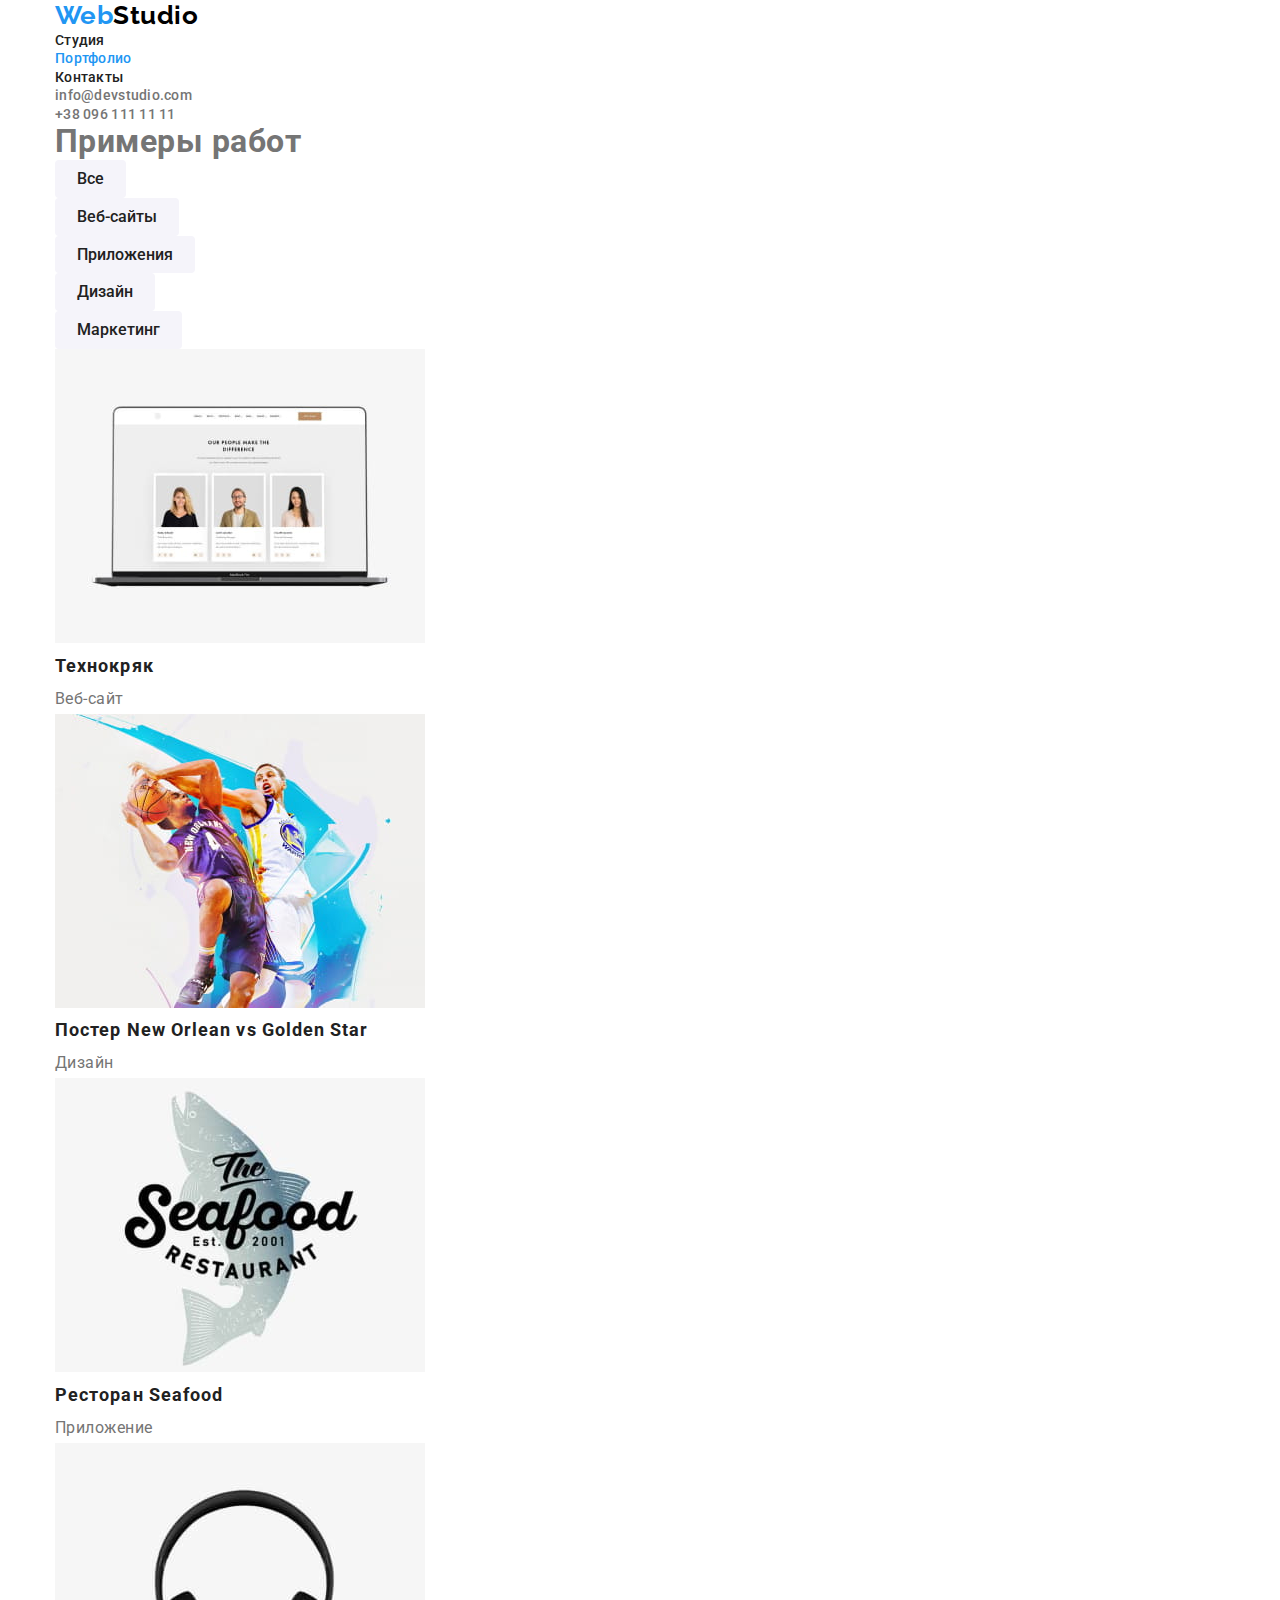
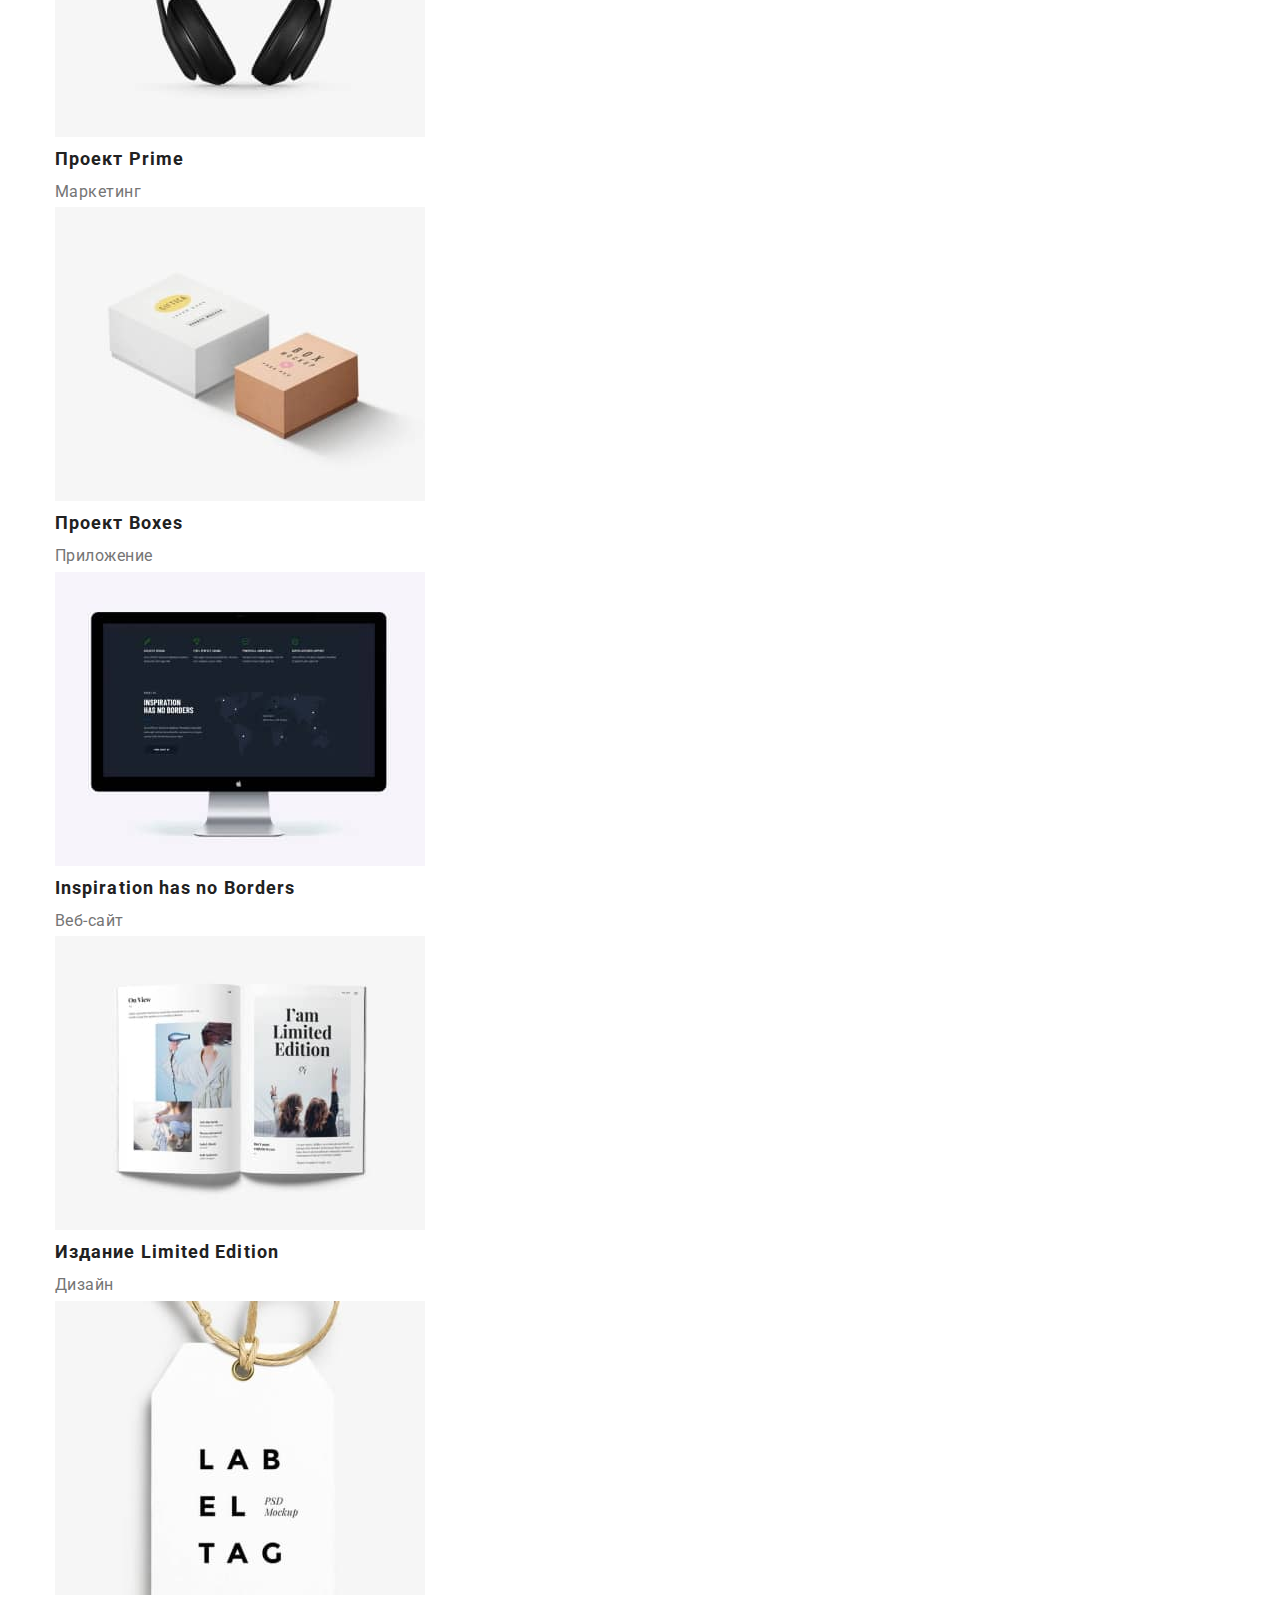
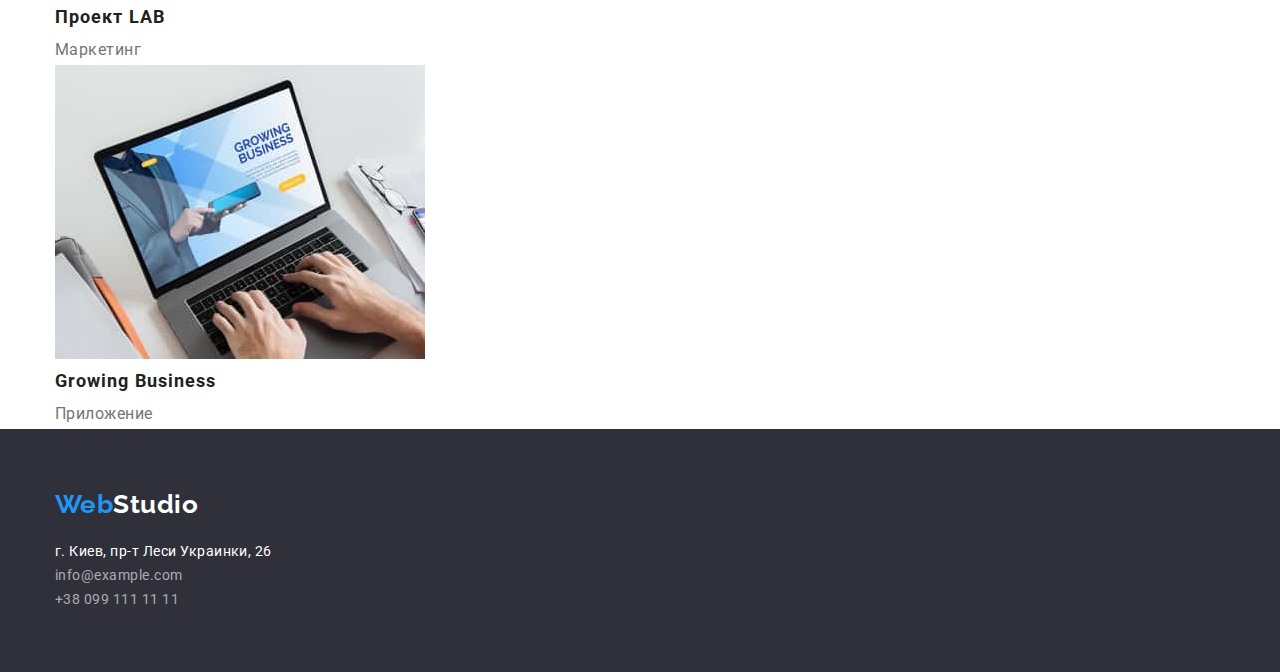
==== portfolio.html @ b2393ef8 "first-version" ====
<!DOCTYPE html>
<html lang="ru">
  <head>
    <meta charset="UTF-8" />
    <meta http-equiv="X-UA-Compatible" content="IE=edge" />
    <meta name="viewport" content="width=device-width, initial-scale=1.0" />
    <title>Портфолио</title>
    <link
      href="https://fonts.googleapis.com/css2?family=Raleway:wght@700&family=Roboto:wght@400;500;700;900&display=swap"
      rel="stylesheet"
    />
    <link
      rel="stylesheet"
      href="https://cdnjs.cloudflare.com/ajax/libs/modern-normalize/1.1.0/modern-normalize.min.css"
    />

    <link rel="stylesheet" href="./css/styles.css" />
  </head>
  <body>
    <!-- Шапка сайта -->
    <header>
      <div class="container">
        <nav>
          <a href="./index.html" class="header-logo link"><span class="accent">Web</span>Studio</a>

          <ul class="site-nav list">
            <li><a href="./index.html" class="site-nav-link">Студия</a></li>
            <li><a href="./portfolio.html" class="current site-nav-link">Портфолио</a></li>
            <li><a href="" class="site-nav-link">Контакты</a></li>
          </ul>
        </nav>

        <ul class="contact list">
          <li>
            <a href="mailto:info@devstudio.com" class="contact-link">info@devstudio.com</a>
          </li>
          <li><a href="tel:+380961111111" class="contact-link">+38 096 111 11 11</a></li>
        </ul>
      </div>
    </header>
    <!-- Примеры работ -->
    <main>
      <section>
        <div class="container">
          <h1>Примеры работ</h1>
          <ul class="filters list">
            <li><button type="button" class="filters-button">Все</button></li>
            <li><button type="button" class="filters-button">Веб-сайты</button></li>
            <li><button type="button" class="filters-button">Приложения</button></li>
            <li><button type="button" class="filters-button">Дизайн</button></li>
            <li><button type="button" class="filters-button">Маркетинг</button></li>
          </ul>

          <ul class="project list">
            <li>
              <a class="project-link" href=""
                ><img
                  src="./images/pic1.jpg"
                  alt="проект на экране ноутбука"
                  width="370"
                  height="294"
                />
                <h2 class="project-title">Технокряк</h2>
                <p class="project-text">Веб-сайт</p></a
              >
            </li>

            <li>
              <a class="project-link" href=""
                ><img
                  src="./images/pic2.jpg"
                  alt="два парня играют в баскетбол"
                  width="370"
                  height="294"
                />
                <h2 class="project-title">Постер New Orlean vs Golden Star</h2>
                <p class="project-text">Дизайн</p></a
              >
            </li>

            <li>
              <a class="project-link" href=""
                ><img
                  src="./images/pic3.jpg"
                  alt="рыба на эмблемене ресторана"
                  width="370"
                  height="294"
                />
                <h2 class="project-title">Ресторан Seafood</h2>
                <p class="project-text">Приложение</p></a
              >
            </li>

            <li>
              <a class="project-link" href=""
                ><img
                  src="./images/pic4.jpg"
                  alt="черные наушники на белом фоне"
                  width="370"
                  height="294"
                />
                <h2 class="project-title">Проект Prime</h2>
                <p class="project-text">Маркетинг</p></a
              >
            </li>

            <li>
              <a class="project-link" href=""
                ><img src="./images/pic5.jpg" alt="две коробки" width="370" height="294" />
                <h2 class="project-title">Проект Boxes</h2>
                <p class="project-text">Приложение</p></a
              >
            </li>

            <li>
              <a class="project-link" href=""
                ><img src="./images/pic6.jpg" alt="монитор с проектом" width="370" height="294" />
                <h2 class="project-title">Inspiration has no Borders</h2>
                <p class="project-text">Веб-сайт</p></a
              >
            </li>

            <li>
              <a class="project-link" href=""
                ><img src="./images/pic7.jpg" alt="книга" width="370" height="294" />
                <h2 class="project-title">Издание Limited Edition</h2>
                <p class="project-text">Дизайн</p></a
              >
            </li>

            <li>
              <a class="project-link" href=""
                ><img
                  src="./images/pic8.jpg"
                  alt="белый шильдик на верёвочке"
                  width="370"
                  height="294"
                />
                <h2 class="project-title">Проект LAB</h2>
                <p class="project-text">Маркетинг</p></a
              >
            </li>

            <li>
              <a class="project-link" href=""
                ><img
                  src="./images/pic9.jpg"
                  alt="человек печатающий за ноутбутом"
                  width="370"
                  height="294"
                />
                <h2 class="project-title">Growing Business</h2>
                <p class="project-text">Приложение</p></a
              >
            </li>
          </ul>
        </div>
      </section>
    </main>

    <!-- Футер -->
    <footer class="page-footer">
      <div class="container">
        <a class="footer-logo" href="/"><span class="accent">Web</span>Studio</a>
        <address>
          <ul class="footer list">
            <li>
              <a
                class="footer-address"
                href="https://goo.gl/maps/6Ztoc1X5po4UeEXY9"
                target="_blank"
                rel="noreferrer noopener"
                >г. Киев, пр-т Леси Украинки, 26</a
              >
            </li>
            <li><a href="mailto:info@example.com" class="footer-link">info@example.com</a></li>
            <li><a href="tel:+380991111111" class="footer-link">+38 099 111 11 11</a></li>
          </ul>
        </address>
      </div>
    </footer>
  </body>
</html>
---- css/styles.css ----
/* Колір основного тексту #212121, 100% */
/* другорядний колір тексту #757575, 100% */
/* Білий колір #FFFFFF */
/* Акцент #2196F3; */

/* Кольори адреси в футері #FFFFFF;
rgba(255, 255, 255, 0.6);*/

/* другорядний колір фону background: #F5F4FA;
 */
/* Загальні стилі */
:root {
  --primary-text-color: #757575;
  --title-text-color: #212121;
  --accent: #2196f3;
  --primary-bg-color: #ffffff;
  --secondary-bg-color: #f5f4fa;
}

/* Фон та колір основного тексту */
body {
  color: var(--primary-text-color);
  font-family: Roboto, sans-serif;
  letter-spacing: 0.03em;
}

/* Прибираємо кільця в списку */
.list {
  list-style: none;
  padding: 0;
  margin: 0;
}

h1,
h2,
h3,
h4,
h5,
h6,
p {
  margin-top: 0;
  margin-bottom: 0;
}

/* Logo */
.header-logo {
  color: #000000;
  text-decoration: none;
  font-family: Raleway, sans-serif;
  font-weight: 700;
  font-size: 26px;
  line-height: 1.19;
}

.header-logo:hover,
.header-logo:focus {
  color: var(--accent);
}

.accent {
  color: var(--accent);
}

/* Навігація в шапці */
.site-nav-link {
  color: var(--title-text-color);
  text-decoration: none;
  font-weight: 500;
  font-size: 14px;
  line-height: 1.14;
  letter-spacing: 0.02em;
}
.site-nav-link:hover,
.site-nav-link:focus {
  color: var(--accent);
}

/* Підсвічування поточної сторінки */
.current {
  color: var(--accent);
}

.contact-link {
  color: var(--primary-text-color);
  text-decoration: none;
  font-weight: 500;
  font-size: 14px;
  line-height: 1.14;
  letter-spacing: 0.02em;
}

.contact-link:hover,
.contact-link:focus {
  color: var(--accent);
}

/* Стилі для index.html */
/* Hero */
.hero-title {
  color: var(--primary-bg-color);
  font-weight: 900;
  font-size: 44px;
  line-height: 1.36;
  letter-spacing: 0.06em;
  text-transform: uppercase;

  margin-bottom: 30px;
}

.hero-button {
  color: var(--primary-bg-color);
  background-color: var(--accent);
  cursor: pointer;
  border: transparent;
  border-radius: 4px;
  font-weight: 700;
  font-size: 16px;
  line-height: 1.87;
  letter-spacing: 0.06em;

  padding: 10px 32px;
}

.hero-button:hover {
  background-color: #188ce8;
  box-shadow: 0px 4px 4px rgba(0, 0, 0, 0.15);
}

/* центрируем через родительский элемент 
секциию hero(все элементы внутри приймут text-align:center)  */
.hero {
  text-align: center;
}
/* Features */
.features {
  padding-top: 94px;
  padding-bottom: 94px;
}

.features-title {
  color: var(--title-text-color);
  font-weight: 700;
  font-size: 14px;
  line-height: 1.14;
  text-transform: uppercase;

  margin-bottom: 10px;
}

.features-text {
  font-size: 14px;
  line-height: 1.71;
}

/* Приклади та команда мають однакові параметри, 
section-title - універсальний клас для h2 */
.section-title {
  color: var(--title-text-color);
  font-weight: 700;
  font-size: 36px;
  line-height: 1.17;
  text-align: center;

  margin-bottom: 50px;
}

.example {
  padding-bottom: 94px;
}

.team {
  padding-top: 94px;
  padding-bottom: 94px;
}

.team-title {
  color: var(--title-text-color);
  font-weight: 500;
  font-size: 16px;
  line-height: 1.19;
}

.team-text {
  font-size: 16px;
  line-height: 1.19;
}

/* Футер */
.footer-logo {
  color: var(--primary-bg-color);
  font-family: Raleway;
  font-weight: 700;
  font-size: 26px;
  line-height: 1.19;
  text-decoration: none;
}

.footer-logo:hover,
.footer-logo:focus {
  color: var(--accent);
}

.footer-item:not(:last-child) {
  margin-bottom: 9px;
}
/* Стилі для Portfolio.html */
/* Button */

.filters-button {
  color: var(--title-text-color);
  background-color: var(--secondary-bg-color);
  cursor: pointer;
  border: transparent;
  border-radius: 4px;
  font-weight: 500;
  font-size: 16px;
  line-height: 1.62;

  padding: 6px 22px;
}
.filters-button:hover,
.filters-button:focus {
  color: var(--primary-bg-color);
  background-color: var(--accent);
  box-shadow: 0px 3px 1px rgba(0, 0, 0, 0.1), 0px 1px 2px rgba(0, 0, 0, 0.08),
    0px 2px 2px rgba(0, 0, 0, 0.12);
}

.project-link {
  text-decoration: none;
}
.project-title {
  color: var(--title-text-color);
  font-weight: 700;
  font-size: 18px;
  line-height: 2;
  letter-spacing: 0.06em;
}

.project-text {
  color: var(--primary-text-color);
  font-size: 16px;
  line-height: 1.88;
}

/* Footer address */
.page-footer {
  background-color: #2f303a;
  padding-top: 60px;
  padding-bottom: 60px;
}

.footer-address {
  text-decoration: none;
  color: var(--primary-bg-color);
  font-style: normal;
  font-size: 14px;
  line-height: 1.71;
  margin-top: 20px;
  display: block;
}
.footer-address:hover,
.footer-address:focus {
  color: var(--accent);
}

.footer-link {
  text-decoration: none;
  color: rgba(255, 255, 255, 0.6);
  font-style: normal;
  font-size: 14px;
  line-height: 1.71;
}

.footer-link:hover,
.footer-link:focus {
  color: var(--accent);
}

/* Колір секції в index.html */
.hero {
  background-color: #2f303a;
  padding-top: 200px;
  padding-bottom: 200px;
}
.works {
  background-color: #f5f4fa;
}

.team {
  background-color: var(--secondary-bg-color);
}

.container {
  width: 1200px;
  margin: 0 auto;
  padding-left: 15px;
  padding-right: 15px;
}
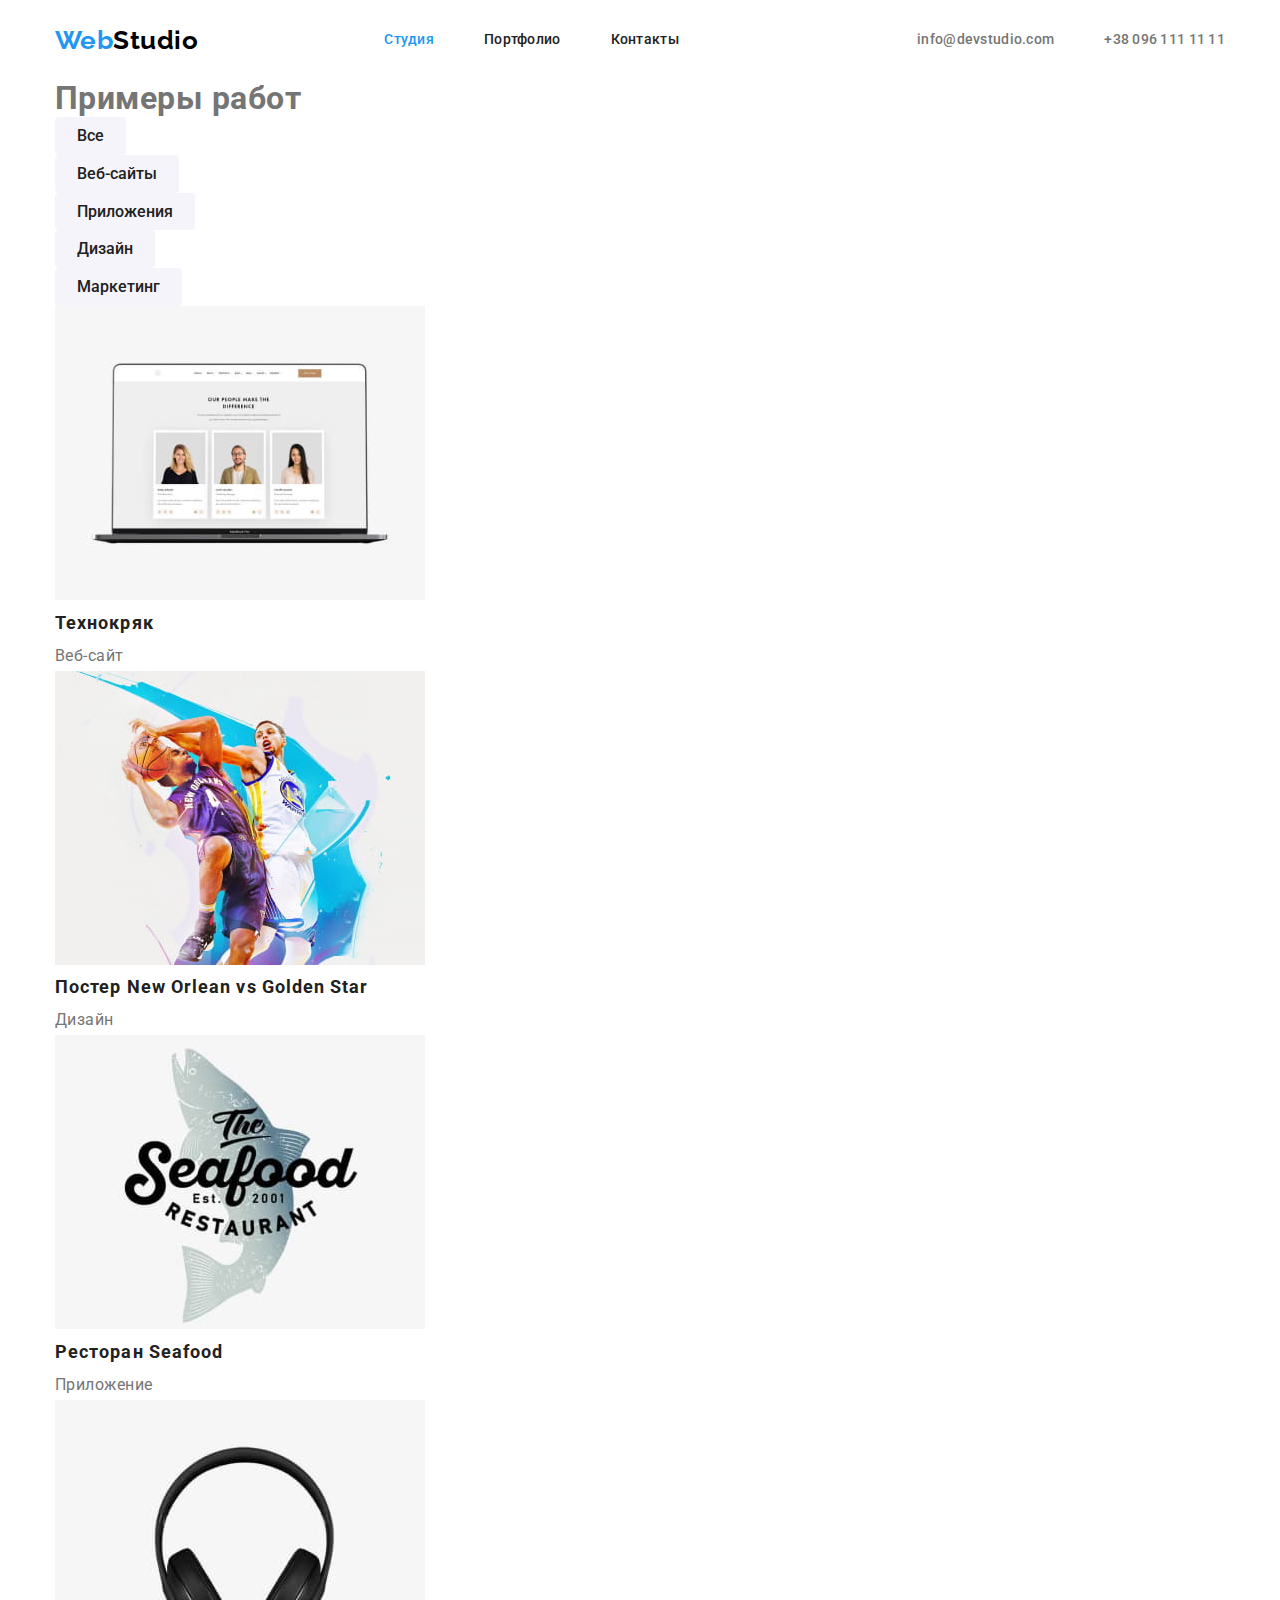
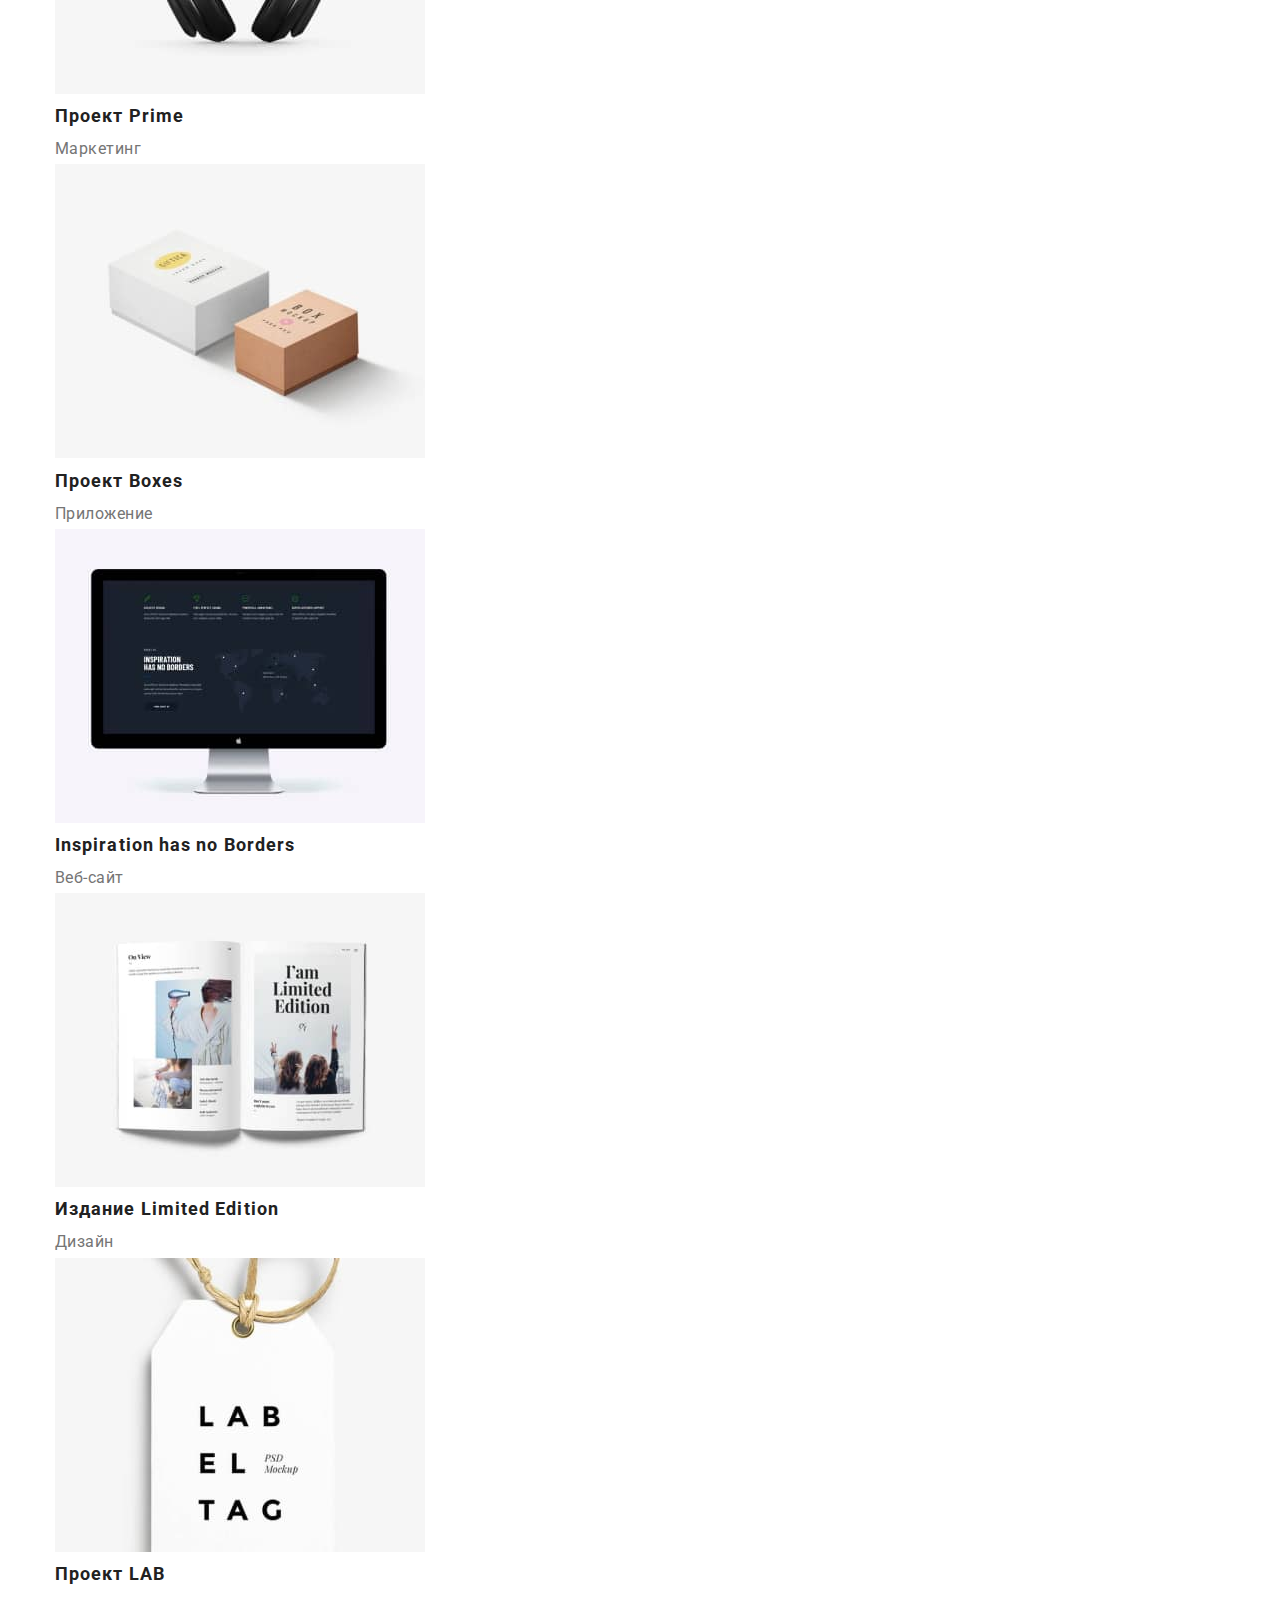
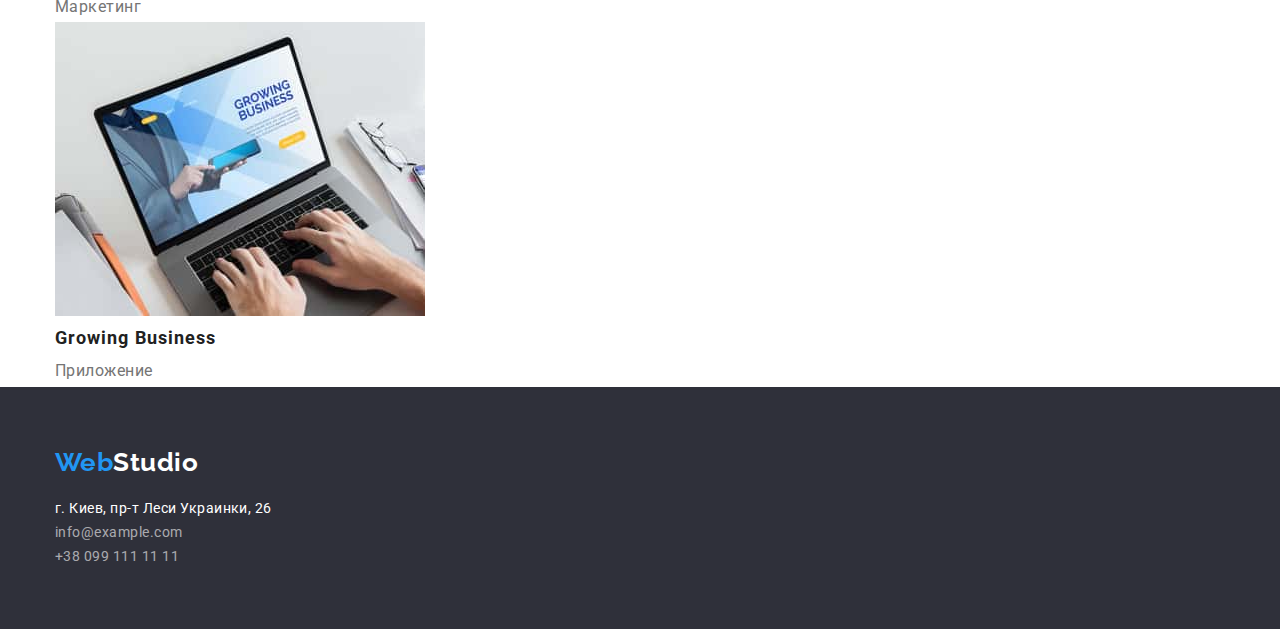
==== commit 56d89a94: "flex-box header" ====
--- a/portfolio.html
+++ b/portfolio.html
@@ -19,22 +19,24 @@
   <body>
     <!-- Шапка сайта -->
     <header>
-      <div class="container">
-        <nav>
+      <div class="container header-wrap">
+        <nav class="wrapper">
           <a href="./index.html" class="header-logo link"><span class="accent">Web</span>Studio</a>
 
           <ul class="site-nav list">
-            <li><a href="./index.html" class="site-nav-link">Студия</a></li>
-            <li><a href="./portfolio.html" class="current site-nav-link">Портфолио</a></li>
-            <li><a href="" class="site-nav-link">Контакты</a></li>
+            <li class="item"><a href="./index.html" class="site-nav-link current">Студия</a></li>
+            <li class="item"><a href="./portfolio.html" class="site-nav-link">Портфолио</a></li>
+            <li class="item"><a href="" class="site-nav-link">Контакты</a></li>
           </ul>
         </nav>
 
         <ul class="contact list">
-          <li>
+          <li class="item">
             <a href="mailto:info@devstudio.com" class="contact-link">info@devstudio.com</a>
           </li>
-          <li><a href="tel:+380961111111" class="contact-link">+38 096 111 11 11</a></li>
+          <li class="item">
+            <a href="tel:+380961111111" class="contact-link">+38 096 111 11 11</a>
+          </li>
         </ul>
       </div>
     </header>
--- a/css/styles.css
+++ b/css/styles.css
@@ -44,6 +44,12 @@
 
 /* Logo */
 .header-logo {
+  display: block;
+  padding-top: 25px;
+  padding-bottom: 24px;
+  margin-left: 0 auto;
+  margin-right: 93px;
+
   color: #000000;
   text-decoration: none;
   font-family: Raleway, sans-serif;
@@ -62,7 +68,20 @@
 }
 
 /* Навігація в шапці */
+.site-nav {
+  display: flex;
+  margin-left: 93px;
+}
+
+.site-nav .item:not(:last-child) {
+  margin-right: 50px;
+}
+
 .site-nav-link {
+  display: block;
+  padding-top: 32px;
+  padding-bottom: 32px;
+
   color: var(--title-text-color);
   text-decoration: none;
   font-weight: 500;
@@ -70,6 +89,7 @@
   line-height: 1.14;
   letter-spacing: 0.02em;
 }
+
 .site-nav-link:hover,
 .site-nav-link:focus {
   color: var(--accent);
@@ -80,7 +100,21 @@
   color: var(--accent);
 }
 
+.contact {
+  display: flex;
+  margin-left: auto;
+}
+
+/* Псевдокласс соседа - даётся только между соседом */
+.contact .item + .item {
+  margin-left: 50px;
+}
+
 .contact-link {
+  display: block;
+  padding-top: 32px;
+  padding-bottom: 32px;
+
   color: var(--primary-text-color);
   text-decoration: none;
   font-weight: 500;
@@ -291,9 +325,21 @@
   background-color: var(--secondary-bg-color);
 }
 
+/* CONTAINER */
 .container {
   width: 1200px;
   margin: 0 auto;
   padding-left: 15px;
   padding-right: 15px;
 }
+
+.wrapper {
+  display: flex;
+  align-items: center;
+}
+
+.header-wrap {
+  display: flex;
+  align-items: center;
+  margin: auto;
+}
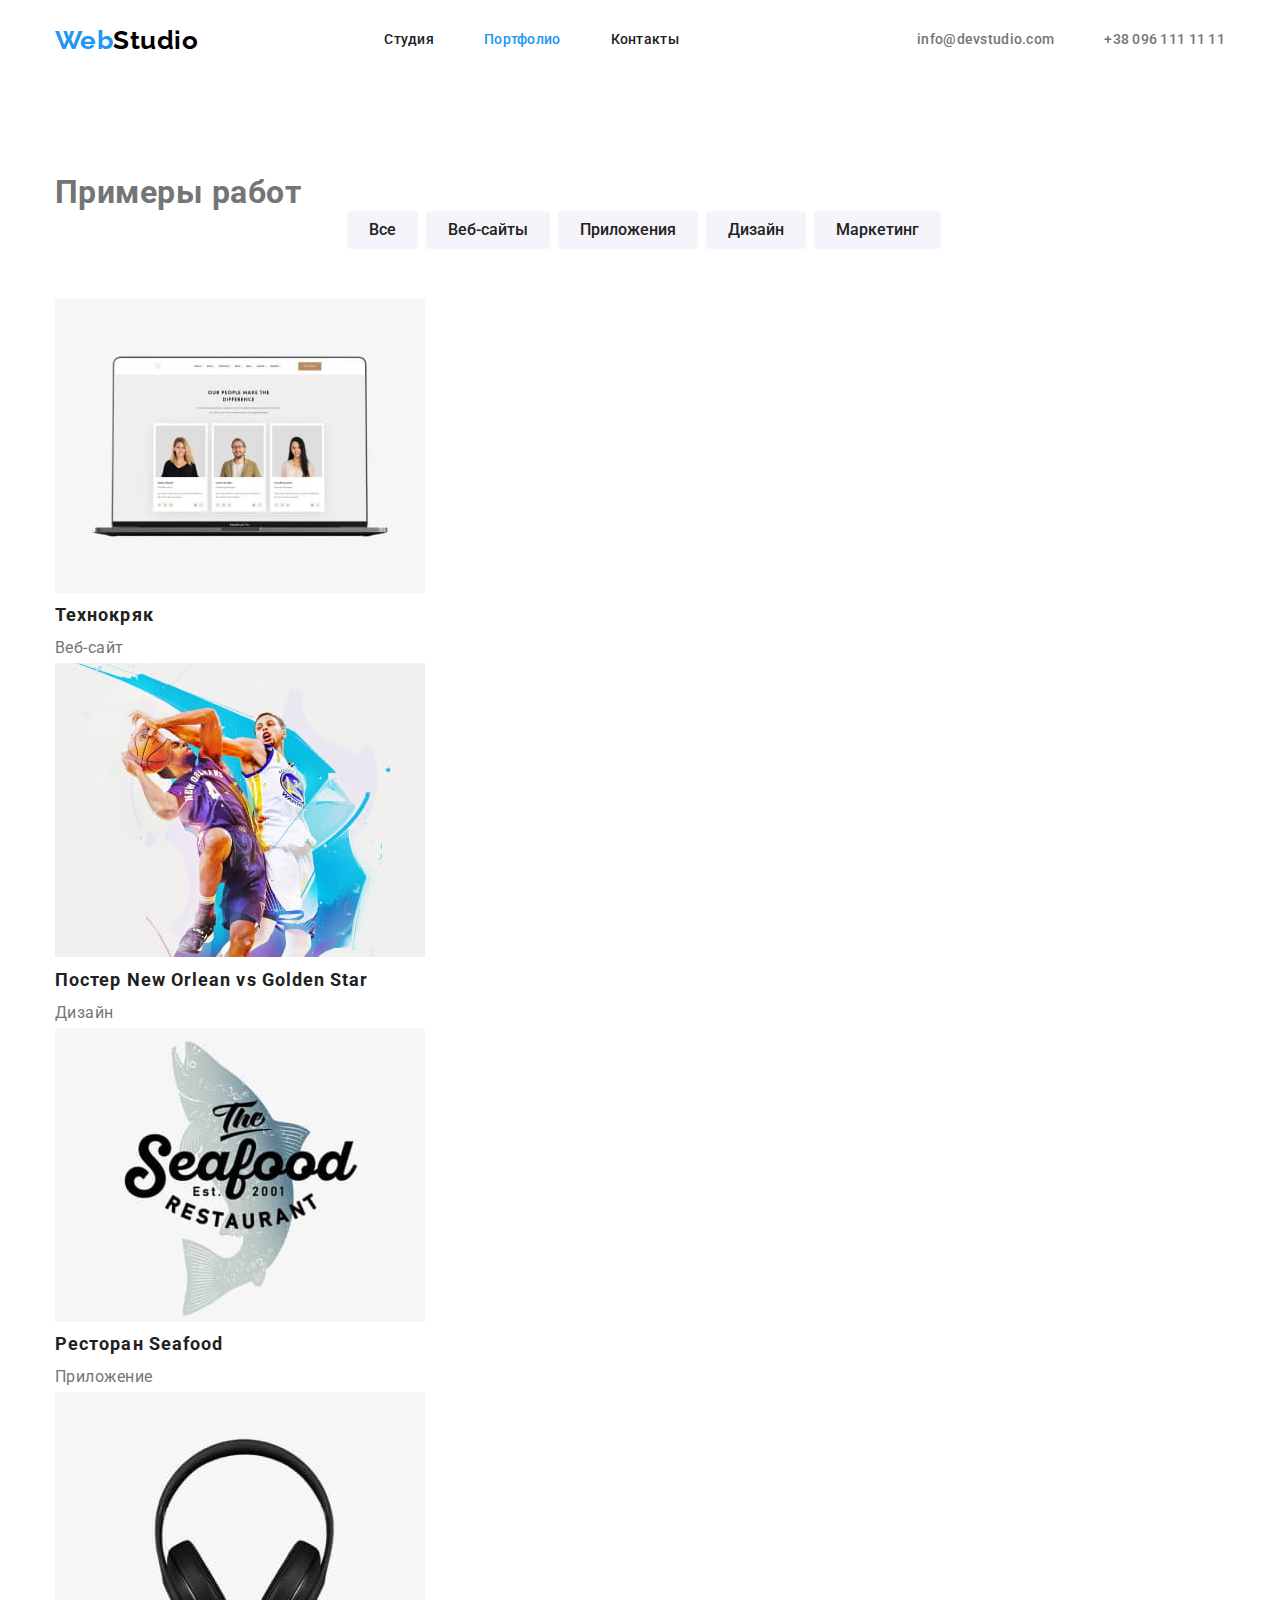
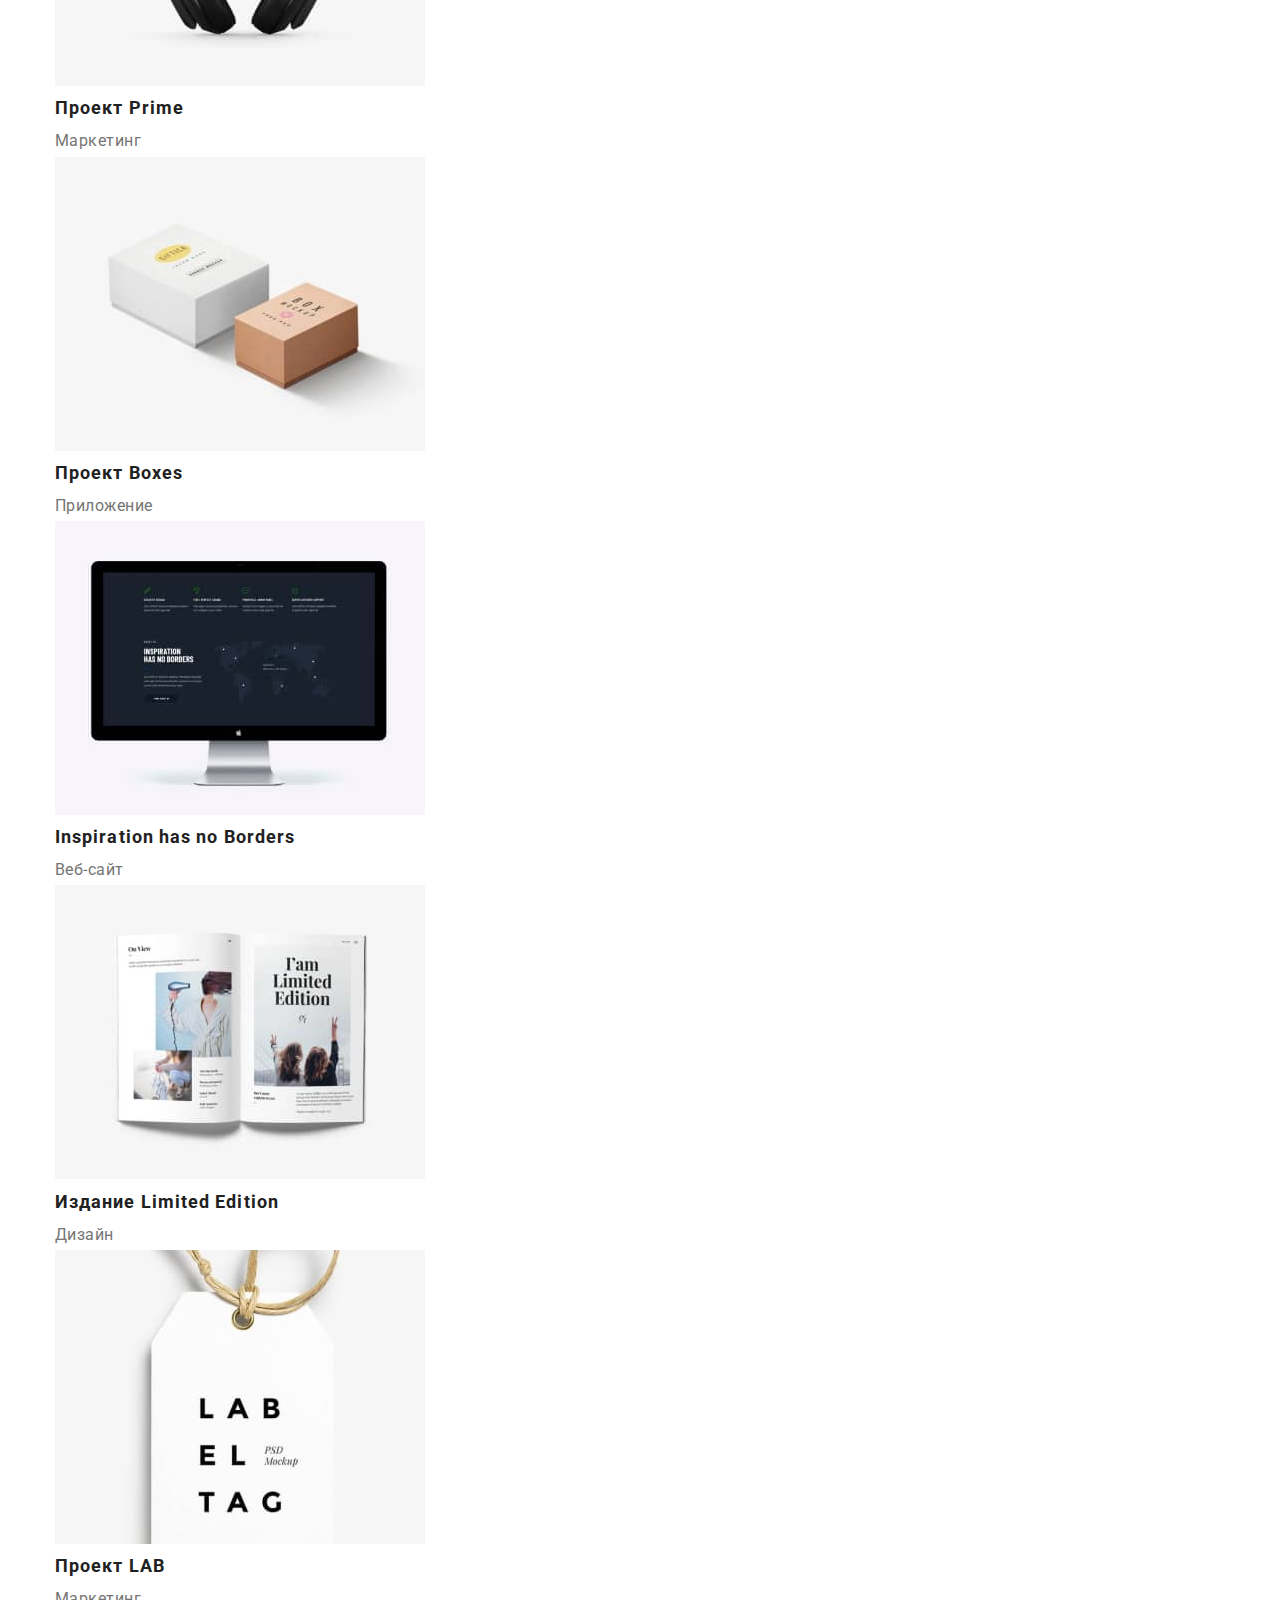
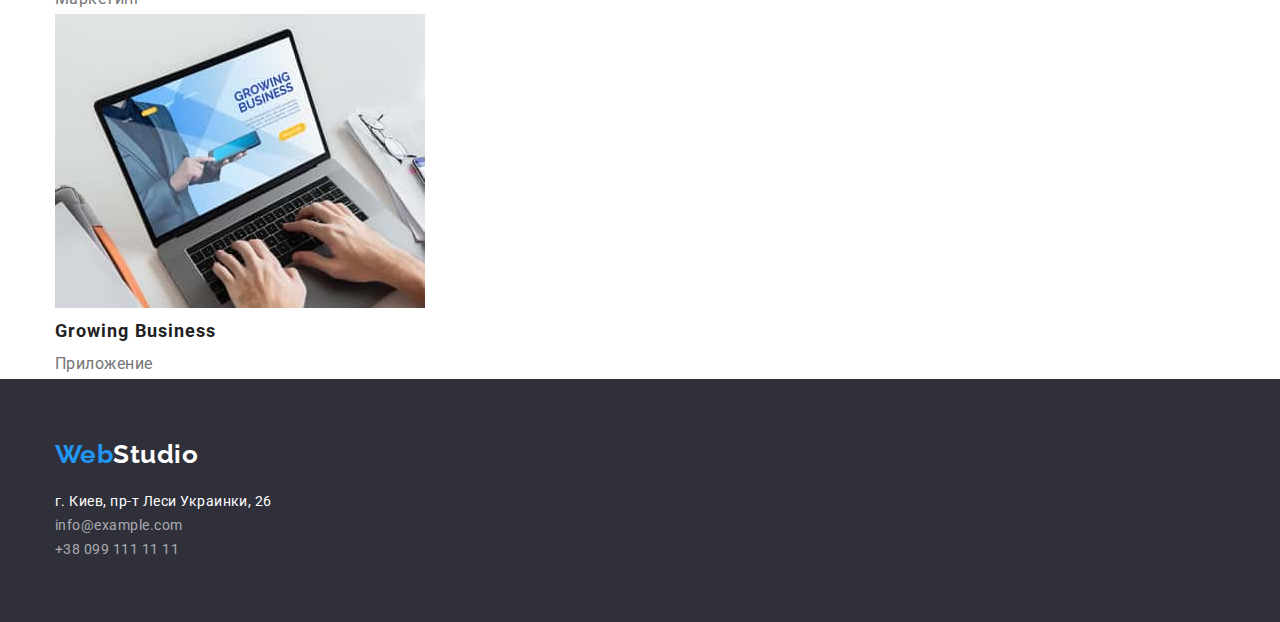
==== commit c60174f5: "центрування кнопок в Портфолио" ====
--- a/portfolio.html
+++ b/portfolio.html
@@ -24,8 +24,10 @@
           <a href="./index.html" class="header-logo link"><span class="accent">Web</span>Studio</a>
 
           <ul class="site-nav list">
-            <li class="item"><a href="./index.html" class="site-nav-link current">Студия</a></li>
-            <li class="item"><a href="./portfolio.html" class="site-nav-link">Портфолио</a></li>
+            <li class="item"><a href="./index.html" class="site-nav-link">Студия</a></li>
+            <li class="item">
+              <a href="./portfolio.html" class="site-nav-link current">Портфолио</a>
+            </li>
             <li class="item"><a href="" class="site-nav-link">Контакты</a></li>
           </ul>
         </nav>
@@ -42,7 +44,7 @@
     </header>
     <!-- Примеры работ -->
     <main>
-      <section>
+      <section class="filters-section">
         <div class="container">
           <h1>Примеры работ</h1>
           <ul class="filters list">
--- a/css/styles.css
+++ b/css/styles.css
@@ -240,7 +240,17 @@
 /* Стилі для Portfolio.html */
 /* Button */
 
+.filters-section {
+  padding-top: 94px;
+}
+
+.filters {
+  display: flex;
+  justify-content: center;
+}
+
 .filters-button {
+  /* display: flex; */
   color: var(--title-text-color);
   background-color: var(--secondary-bg-color);
   cursor: pointer;
@@ -251,6 +261,8 @@
   line-height: 1.62;
 
   padding: 6px 22px;
+  margin-left: 8px;
+  margin-bottom: 50px;
 }
 .filters-button:hover,
 .filters-button:focus {
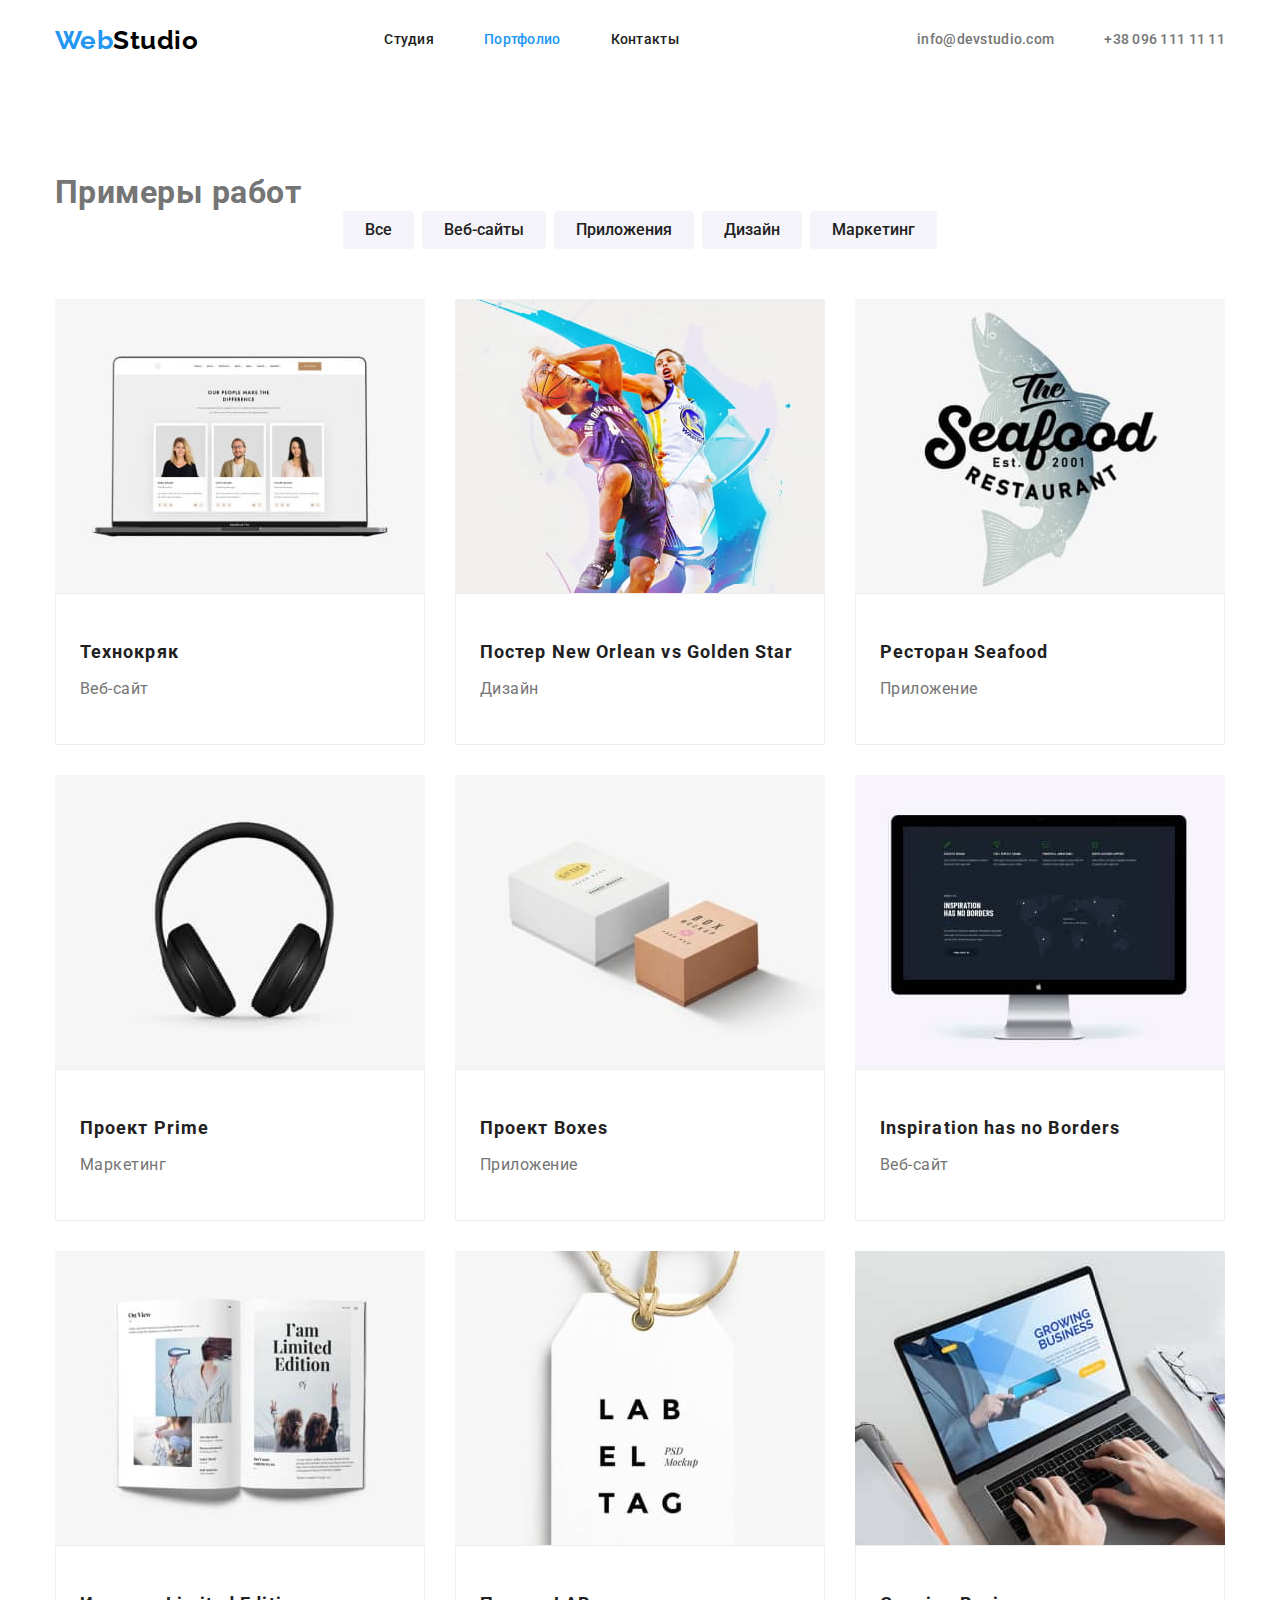
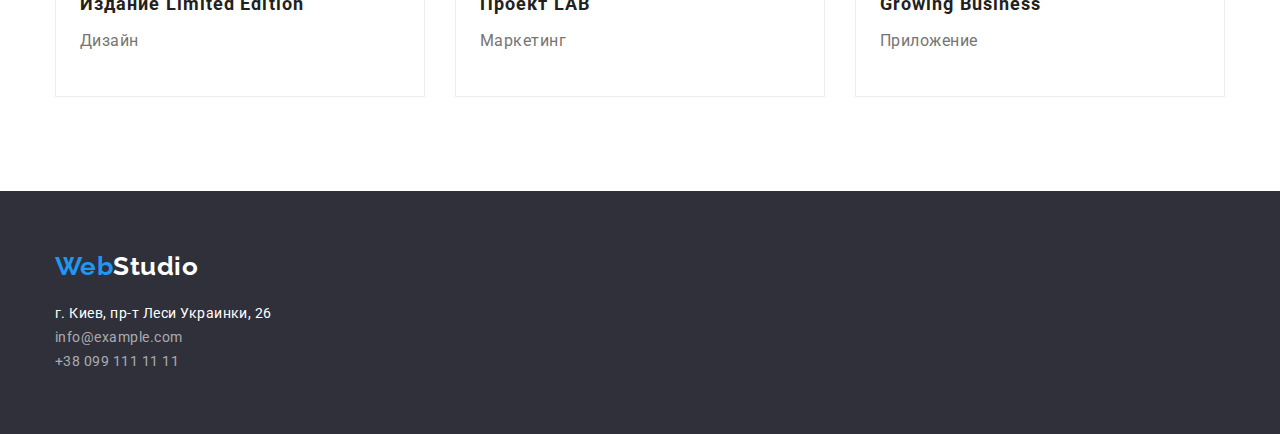
==== commit fe83816c: "final version" ====
--- a/portfolio.html
+++ b/portfolio.html
@@ -47,16 +47,16 @@
       <section class="filters-section">
         <div class="container">
           <h1>Примеры работ</h1>
-          <ul class="filters list">
-            <li><button type="button" class="filters-button">Все</button></li>
-            <li><button type="button" class="filters-button">Веб-сайты</button></li>
-            <li><button type="button" class="filters-button">Приложения</button></li>
-            <li><button type="button" class="filters-button">Дизайн</button></li>
-            <li><button type="button" class="filters-button">Маркетинг</button></li>
+          <ul class="filters-set list">
+            <li class="item"><button type="button" class="filters-button">Все</button></li>
+            <li class="item"><button type="button" class="filters-button">Веб-сайты</button></li>
+            <li class="item"><button type="button" class="filters-button">Приложения</button></li>
+            <li class="item"><button type="button" class="filters-button">Дизайн</button></li>
+            <li class="item"><button type="button" class="filters-button">Маркетинг</button></li>
           </ul>
 
-          <ul class="project list">
-            <li>
+          <ul class="project-set list">
+            <li class="item">
               <a class="project-link" href=""
                 ><img
                   src="./images/pic1.jpg"
@@ -64,12 +64,12 @@
                   width="370"
                   height="294"
                 />
-                <h2 class="project-title">Технокряк</h2>
+                <div class="project-container"><h2 class="project-title">Технокряк</h2>
                 <p class="project-text">Веб-сайт</p></a
-              >
+              ></div>
             </li>
 
-            <li>
+            <li class="item">
               <a class="project-link" href=""
                 ><img
                   src="./images/pic2.jpg"
@@ -77,12 +77,12 @@
                   width="370"
                   height="294"
                 />
-                <h2 class="project-title">Постер New Orlean vs Golden Star</h2>
+                <div class="project-container"><h2 class="project-title">Постер New Orlean vs Golden Star</h2>
                 <p class="project-text">Дизайн</p></a
-              >
+              ></div>
             </li>
 
-            <li>
+            <li class="item">
               <a class="project-link" href=""
                 ><img
                   src="./images/pic3.jpg"
@@ -90,12 +90,12 @@
                   width="370"
                   height="294"
                 />
-                <h2 class="project-title">Ресторан Seafood</h2>
+                <div class="project-container"><h2 class="project-title">Ресторан Seafood</h2>
                 <p class="project-text">Приложение</p></a
-              >
+              ></div>
             </li>
 
-            <li>
+            <li class="item">
               <a class="project-link" href=""
                 ><img
                   src="./images/pic4.jpg"
@@ -103,36 +103,36 @@
                   width="370"
                   height="294"
                 />
-                <h2 class="project-title">Проект Prime</h2>
+                <div class="project-container"><h2 class="project-title">Проект Prime</h2>
                 <p class="project-text">Маркетинг</p></a
-              >
+              ></div>
             </li>
 
-            <li>
+            <li class="item">
               <a class="project-link" href=""
                 ><img src="./images/pic5.jpg" alt="две коробки" width="370" height="294" />
-                <h2 class="project-title">Проект Boxes</h2>
+                <div class="project-container"><h2 class="project-title">Проект Boxes</h2>
                 <p class="project-text">Приложение</p></a
-              >
+              ></div>
             </li>
 
-            <li>
+            <li class="item">
               <a class="project-link" href=""
                 ><img src="./images/pic6.jpg" alt="монитор с проектом" width="370" height="294" />
-                <h2 class="project-title">Inspiration has no Borders</h2>
+                <div class="project-container"><h2 class="project-title">Inspiration has no Borders</h2>
                 <p class="project-text">Веб-сайт</p></a
-              >
+              ></div>
             </li>
 
-            <li>
+            <li class="item">
               <a class="project-link" href=""
                 ><img src="./images/pic7.jpg" alt="книга" width="370" height="294" />
-                <h2 class="project-title">Издание Limited Edition</h2>
+                <div class="project-container"><h2 class="project-title">Издание Limited Edition</h2>
                 <p class="project-text">Дизайн</p></a
-              >
+              ></div>
             </li>
 
-            <li>
+            <li class="item">
               <a class="project-link" href=""
                 ><img
                   src="./images/pic8.jpg"
@@ -140,12 +140,12 @@
                   width="370"
                   height="294"
                 />
-                <h2 class="project-title">Проект LAB</h2>
+                <div class="project-container"><h2 class="project-title">Проект LAB</h2>
                 <p class="project-text">Маркетинг</p></a
-              >
+              ></div>
             </li>
 
-            <li>
+            <li class="item">
               <a class="project-link" href=""
                 ><img
                   src="./images/pic9.jpg"
@@ -153,9 +153,9 @@
                   width="370"
                   height="294"
                 />
-                <h2 class="project-title">Growing Business</h2>
+                <div class="project-container"><h2 class="project-title">Growing Business</h2>
                 <p class="project-text">Приложение</p></a
-              >
+              ></div>
             </li>
           </ul>
         </div>
--- a/css/styles.css
+++ b/css/styles.css
@@ -42,6 +42,12 @@
   margin-bottom: 0;
 }
 
+img {
+  display: block;
+  max-width: 100%;
+  height: auto;
+}
+
 /* Logo */
 .header-logo {
   display: block;
@@ -171,6 +177,19 @@
   padding-bottom: 94px;
 }
 
+.features-list {
+  display: flex;
+  flex-wrap: wrap;
+}
+
+.features-list .item {
+  width: 270px;
+}
+
+.features-list .item:not(:last-child) {
+  margin-right: 30px;
+}
+
 .features-title {
   color: var(--title-text-color);
   font-weight: 700;
@@ -202,6 +221,15 @@
   padding-bottom: 94px;
 }
 
+.example-list {
+  display: flex;
+  flex-wrap: wrap;
+}
+
+.example-list .item:not(:last-child) {
+  margin-right: 30px;
+}
+
 .team {
   padding-top: 94px;
   padding-bottom: 94px;
@@ -217,6 +245,24 @@
 .team-text {
   font-size: 16px;
   line-height: 1.19;
+  margin-top: 10px;
+}
+
+.team-list {
+  display: flex;
+  flex-wrap: wrap;
+  margin-left: -30px;
+  /* flex-wrap: wrap;
+  margin-right: -30px; */
+}
+
+.team-set {
+  width: 270px;
+}
+
+.team-set {
+  flex-basis: calc(100% / 4 - 30px);
+  margin-left: 30px;
 }
 
 /* Футер */
@@ -242,15 +288,16 @@
 
 .filters-section {
   padding-top: 94px;
-}
-
-.filters {
+  padding-bottom: 94px;
+}
+
+.filters-set {
   display: flex;
   justify-content: center;
 }
 
 .filters-button {
-  /* display: flex; */
+  display: block;
   color: var(--title-text-color);
   background-color: var(--secondary-bg-color);
   cursor: pointer;
@@ -261,9 +308,9 @@
   line-height: 1.62;
 
   padding: 6px 22px;
-  margin-left: 8px;
   margin-bottom: 50px;
 }
+
 .filters-button:hover,
 .filters-button:focus {
   color: var(--primary-bg-color);
@@ -272,6 +319,41 @@
     0px 2px 2px rgba(0, 0, 0, 0.12);
 }
 
+.filters-set .item:not(:last-child) {
+  margin-right: 8px;
+}
+/* project-set */
+.project-set {
+  display: flex;
+  flex-wrap: wrap;
+
+  margin-top: -30px;
+  margin-left: -30px;
+}
+
+.project-set > .item {
+  flex-basis: calc(100% / 3 - 30px);
+  margin-left: 30px;
+  margin-top: 30px;
+}
+
+.project-container {
+  padding-top: 20px;
+  padding-bottom: 20px;
+  background-color: var(--primary-bg-color);
+  border: 1px solid #eeeeee;
+}
+
+.team-container {
+  padding-top: 30px;
+  padding-bottom: 30px;
+  background-color: var(--primary-bg-color);
+  box-shadow: 0px 1px 3px rgba(0, 0, 0, 0.12), 0px 1px 1px rgba(0, 0, 0, 0.14),
+    0px 2px 1px rgba(0, 0, 0, 0.2);
+  border-radius: 0px 0px 4px 4px;
+  text-align: center;
+}
+
 .project-link {
   text-decoration: none;
 }
@@ -281,12 +363,17 @@
   font-size: 18px;
   line-height: 2;
   letter-spacing: 0.06em;
+  margin-top: 20px;
+  margin-bottom: 4px;
+  margin-left: 24px;
 }
 
 .project-text {
   color: var(--primary-text-color);
   font-size: 16px;
   line-height: 1.88;
+  margin-bottom: 20px;
+  margin-left: 24px;
 }
 
 /* Footer address */
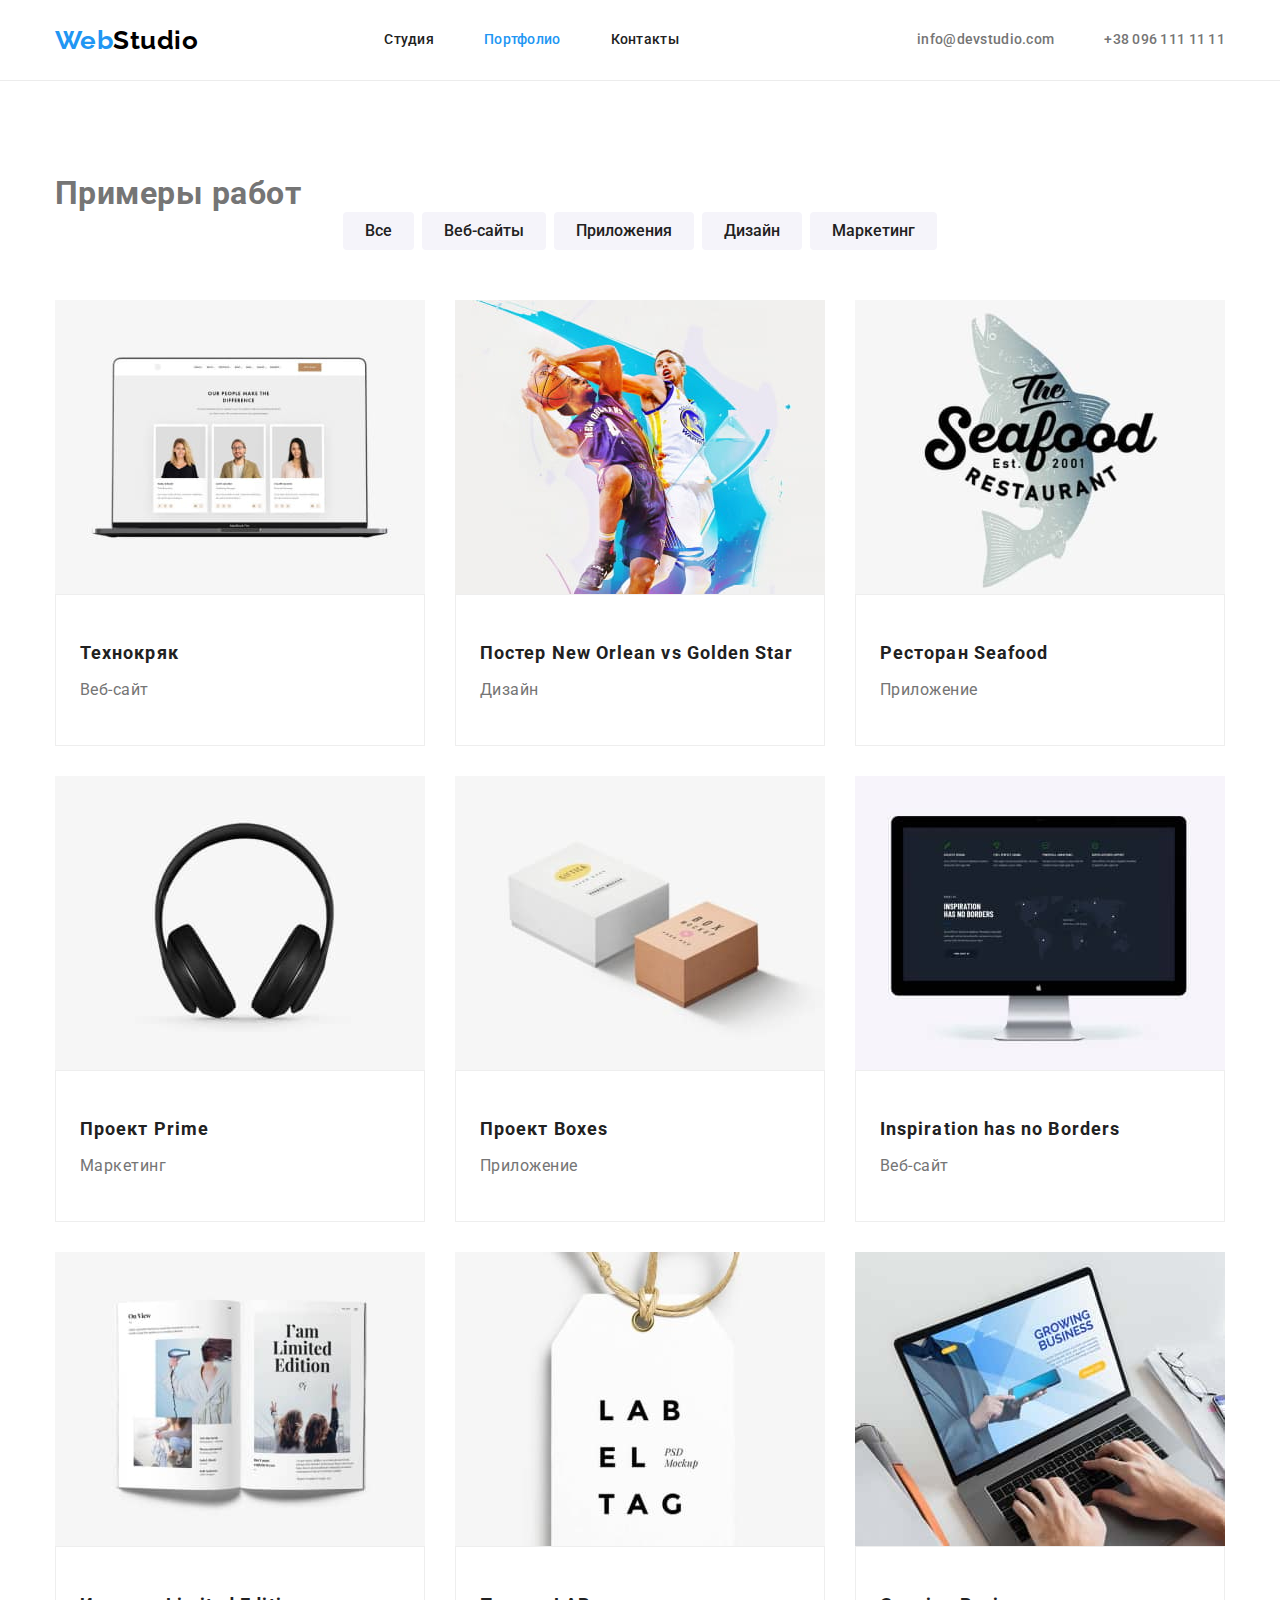
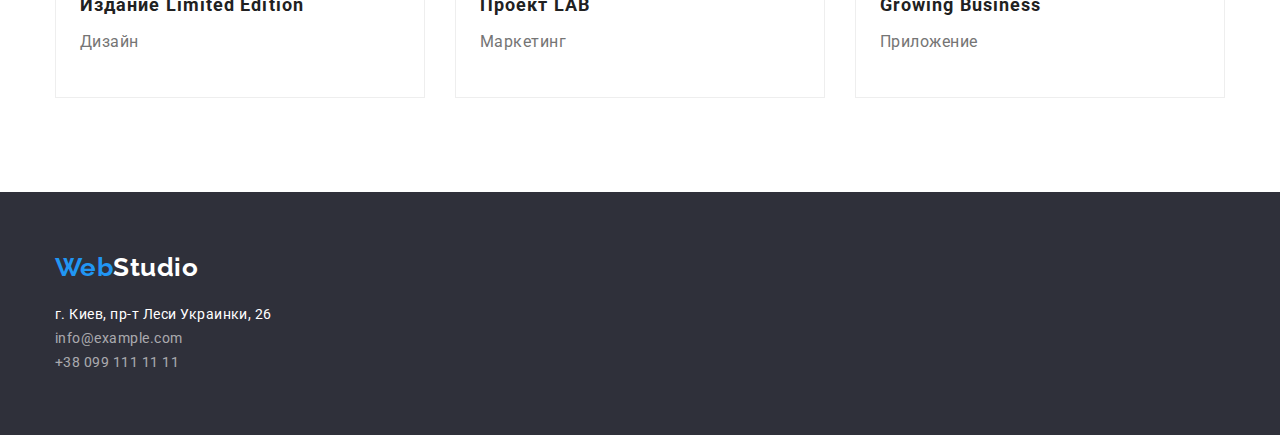
==== commit dbc68a68: "final-version" ====
--- a/portfolio.html
+++ b/portfolio.html
@@ -18,7 +18,7 @@
   </head>
   <body>
     <!-- Шапка сайта -->
-    <header>
+    <header class="page-header">
       <div class="container header-wrap">
         <nav class="wrapper">
           <a href="./index.html" class="header-logo link"><span class="accent">Web</span>Studio</a>
--- a/css/styles.css
+++ b/css/styles.css
@@ -49,6 +49,10 @@
 }
 
 /* Logo */
+.page-header {
+  border-bottom: 1px solid #ececec;
+}
+
 .header-logo {
   display: block;
   padding-top: 25px;
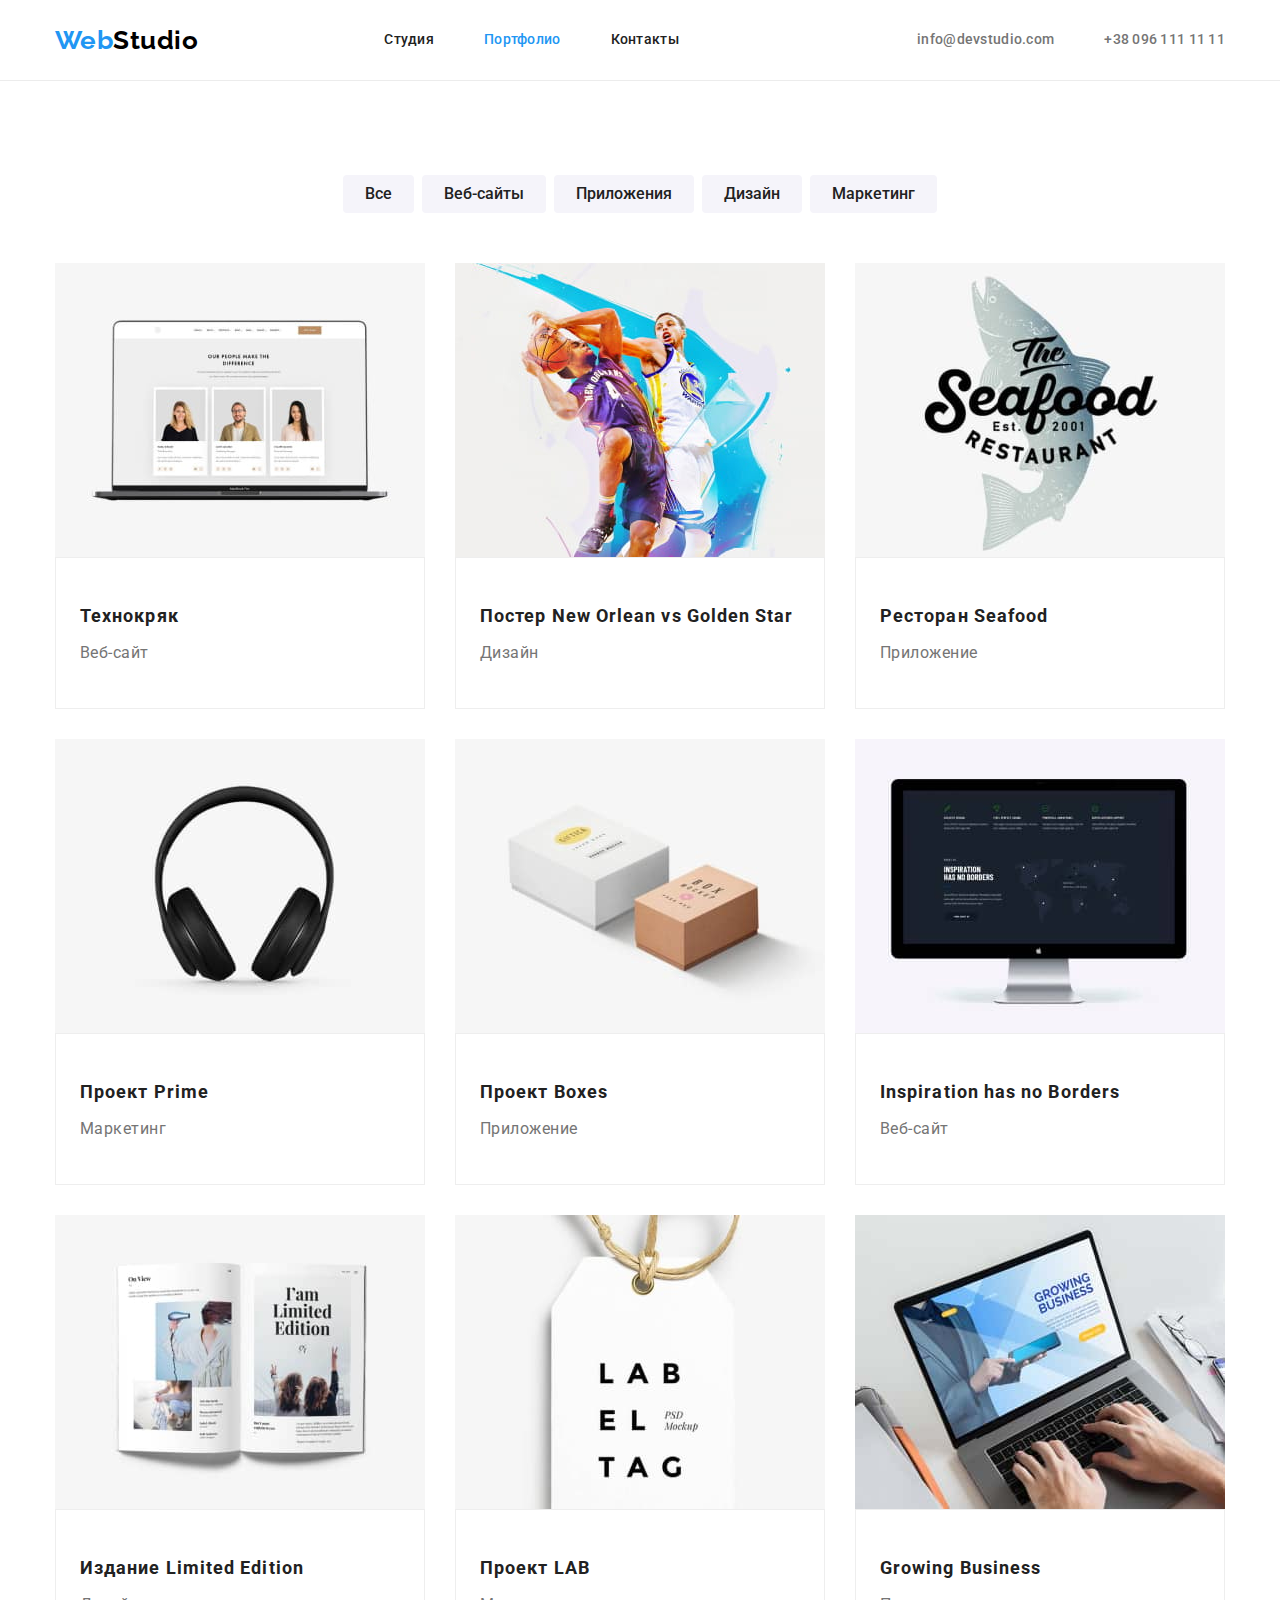
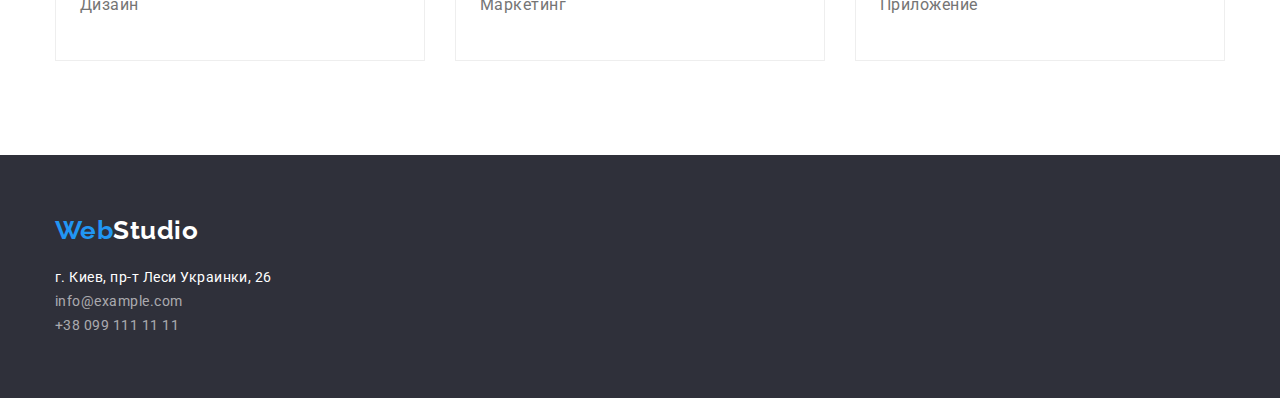
==== commit 9de1d3d3: "final version + visually-hidden" ====
--- a/portfolio.html
+++ b/portfolio.html
@@ -46,7 +46,7 @@
     <main>
       <section class="filters-section">
         <div class="container">
-          <h1>Примеры работ</h1>
+          <h1 class="visually-hidden">Примеры работ</h1>
           <ul class="filters-set list">
             <li class="item"><button type="button" class="filters-button">Все</button></li>
             <li class="item"><button type="button" class="filters-button">Веб-сайты</button></li>
--- a/css/styles.css
+++ b/css/styles.css
@@ -48,9 +48,28 @@
   height: auto;
 }
 
+/* CONTAINER */
+.container {
+  width: 1200px;
+  margin: 0 auto;
+  padding-left: 15px;
+  padding-right: 15px;
+}
+
 /* Logo */
 .page-header {
   border-bottom: 1px solid #ececec;
+}
+
+.wrapper {
+  display: flex;
+  align-items: center;
+}
+
+.header-wrap {
+  display: flex;
+  align-items: center;
+  margin: auto;
 }
 
 .header-logo {
@@ -290,6 +309,19 @@
 /* Стилі для Portfolio.html */
 /* Button */
 
+.visually-hidden {
+  position: absolute;
+  width: 1px;
+  height: 1px;
+  margin: -1px;
+  border: 0;
+  padding: 0;
+  white-space: nowrap;
+  clip-path: inset(100%);
+  clip: rect(0 0 0 0);
+  overflow: hidden;
+}
+
 .filters-section {
   padding-top: 94px;
   padding-bottom: 94px;
@@ -427,22 +459,3 @@
 .team {
   background-color: var(--secondary-bg-color);
 }
-
-/* CONTAINER */
-.container {
-  width: 1200px;
-  margin: 0 auto;
-  padding-left: 15px;
-  padding-right: 15px;
-}
-
-.wrapper {
-  display: flex;
-  align-items: center;
-}
-
-.header-wrap {
-  display: flex;
-  align-items: center;
-  margin: auto;
-}
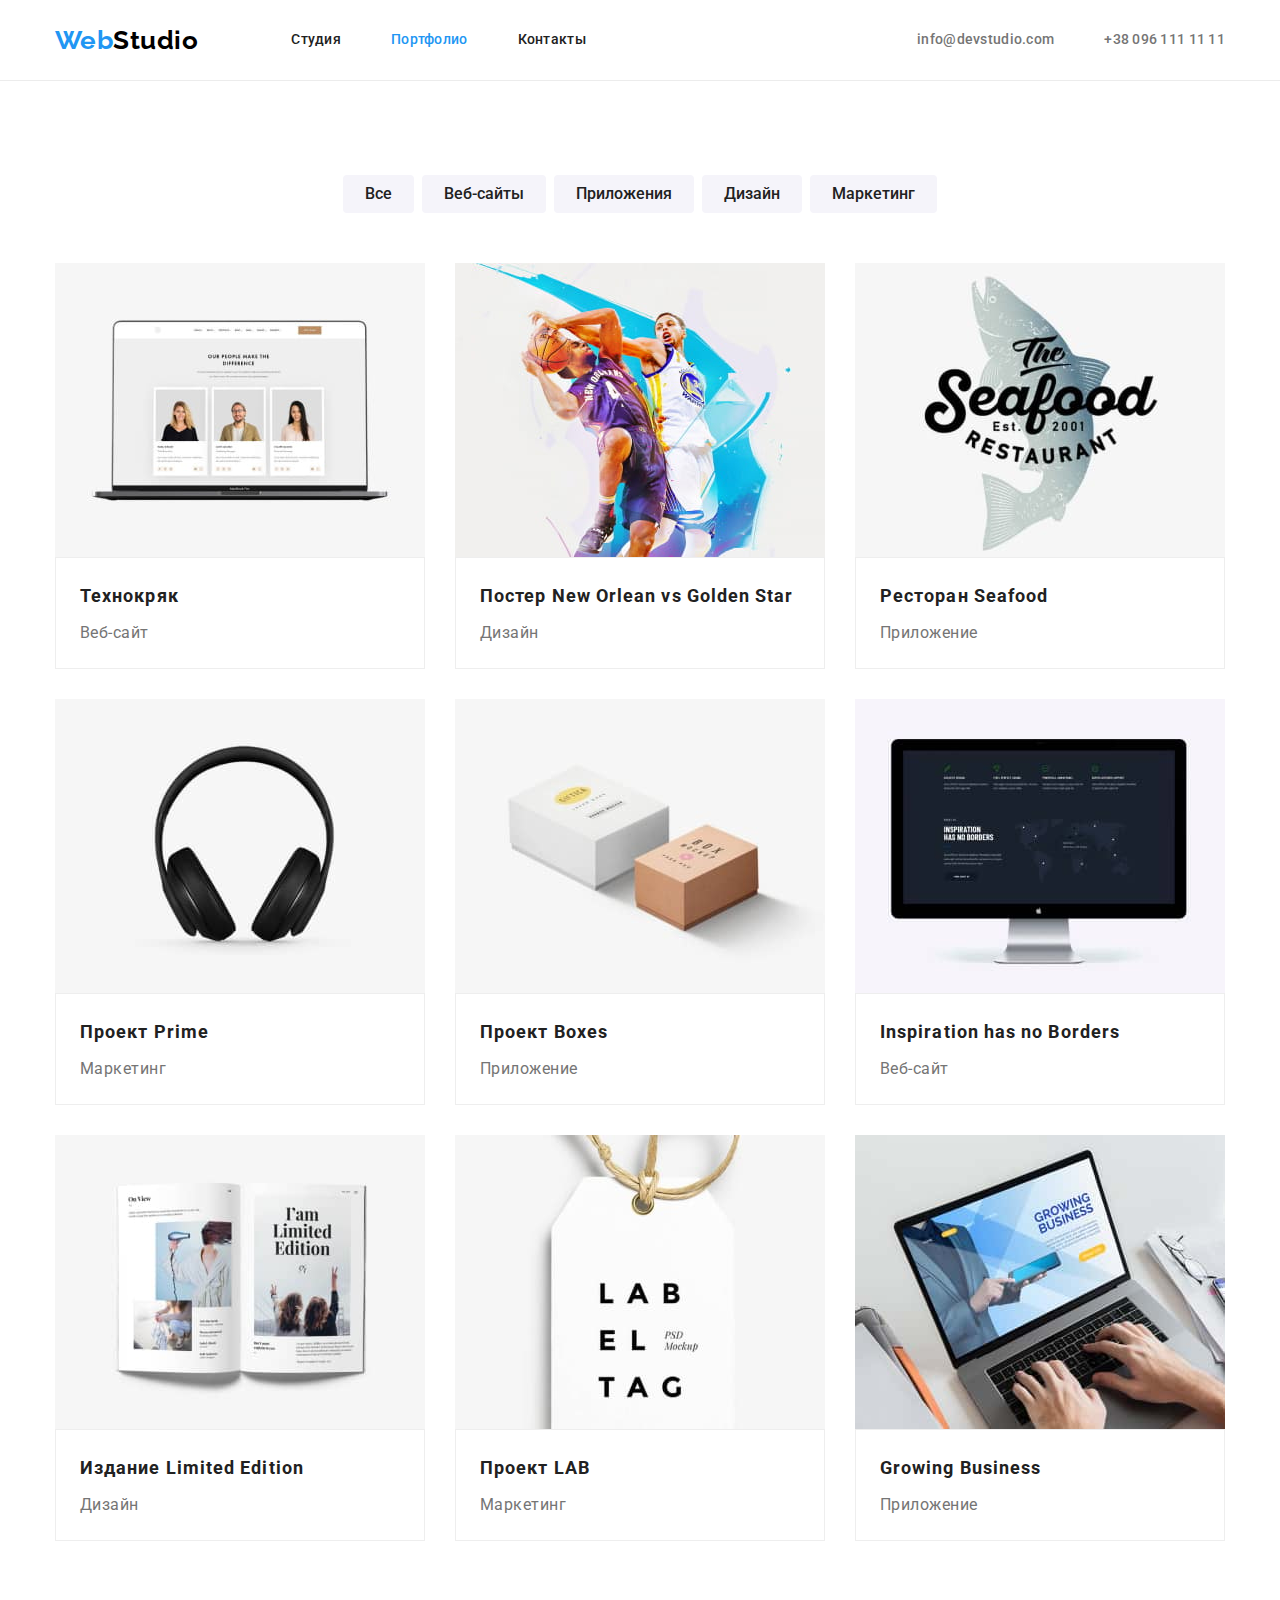
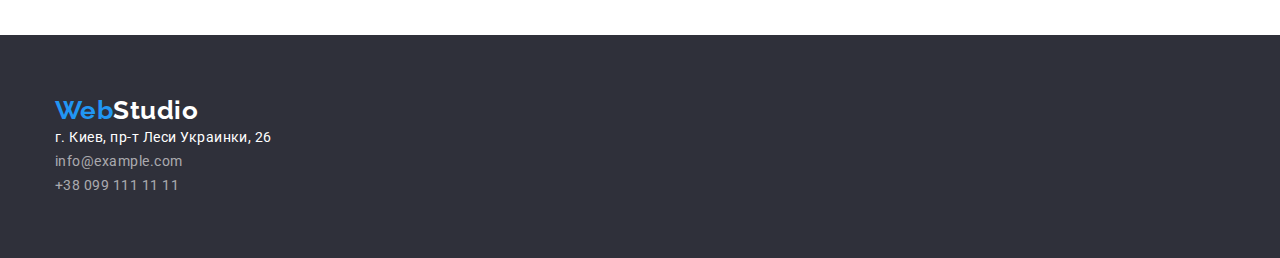
==== commit f9410567: "final" ====
--- a/portfolio.html
+++ b/portfolio.html
@@ -44,7 +44,7 @@
     </header>
     <!-- Примеры работ -->
     <main>
-      <section class="filters-section">
+      <section class="section">
         <div class="container">
           <h1 class="visually-hidden">Примеры работ</h1>
           <ul class="filters-set list">
@@ -64,9 +64,11 @@
                   width="370"
                   height="294"
                 />
-                <div class="project-container"><h2 class="project-title">Технокряк</h2>
-                <p class="project-text">Веб-сайт</p></a
-              ></div>
+                <div class="project-container">
+                  <h2 class="project-title">Технокряк</h2>
+                  <p class="project-text">Веб-сайт</p>
+                </div></a
+              >
             </li>
 
             <li class="item">
@@ -77,9 +79,11 @@
                   width="370"
                   height="294"
                 />
-                <div class="project-container"><h2 class="project-title">Постер New Orlean vs Golden Star</h2>
-                <p class="project-text">Дизайн</p></a
-              ></div>
+                <div class="project-container">
+                  <h2 class="project-title">Постер New Orlean vs Golden Star</h2>
+                  <p class="project-text">Дизайн</p>
+                </div></a
+              >
             </li>
 
             <li class="item">
@@ -90,9 +94,11 @@
                   width="370"
                   height="294"
                 />
-                <div class="project-container"><h2 class="project-title">Ресторан Seafood</h2>
-                <p class="project-text">Приложение</p></a
-              ></div>
+                <div class="project-container">
+                  <h2 class="project-title">Ресторан Seafood</h2>
+                  <p class="project-text">Приложение</p>
+                </div></a
+              >
             </li>
 
             <li class="item">
@@ -103,33 +109,41 @@
                   width="370"
                   height="294"
                 />
-                <div class="project-container"><h2 class="project-title">Проект Prime</h2>
-                <p class="project-text">Маркетинг</p></a
-              ></div>
+                <div class="project-container">
+                  <h2 class="project-title">Проект Prime</h2>
+                  <p class="project-text">Маркетинг</p>
+                </div></a
+              >
             </li>
 
             <li class="item">
               <a class="project-link" href=""
                 ><img src="./images/pic5.jpg" alt="две коробки" width="370" height="294" />
-                <div class="project-container"><h2 class="project-title">Проект Boxes</h2>
-                <p class="project-text">Приложение</p></a
-              ></div>
+                <div class="project-container">
+                  <h2 class="project-title">Проект Boxes</h2>
+                  <p class="project-text">Приложение</p>
+                </div></a
+              >
             </li>
 
             <li class="item">
               <a class="project-link" href=""
                 ><img src="./images/pic6.jpg" alt="монитор с проектом" width="370" height="294" />
-                <div class="project-container"><h2 class="project-title">Inspiration has no Borders</h2>
-                <p class="project-text">Веб-сайт</p></a
-              ></div>
+                <div class="project-container">
+                  <h2 class="project-title">Inspiration has no Borders</h2>
+                  <p class="project-text">Веб-сайт</p>
+                </div></a
+              >
             </li>
 
             <li class="item">
               <a class="project-link" href=""
                 ><img src="./images/pic7.jpg" alt="книга" width="370" height="294" />
-                <div class="project-container"><h2 class="project-title">Издание Limited Edition</h2>
-                <p class="project-text">Дизайн</p></a
-              ></div>
+                <div class="project-container">
+                  <h2 class="project-title">Издание Limited Edition</h2>
+                  <p class="project-text">Дизайн</p>
+                </div></a
+              >
             </li>
 
             <li class="item">
@@ -140,9 +154,11 @@
                   width="370"
                   height="294"
                 />
-                <div class="project-container"><h2 class="project-title">Проект LAB</h2>
-                <p class="project-text">Маркетинг</p></a
-              ></div>
+                <div class="project-container">
+                  <h2 class="project-title">Проект LAB</h2>
+                  <p class="project-text">Маркетинг</p>
+                </div></a
+              >
             </li>
 
             <li class="item">
@@ -153,9 +169,11 @@
                   width="370"
                   height="294"
                 />
-                <div class="project-container"><h2 class="project-title">Growing Business</h2>
-                <p class="project-text">Приложение</p></a
-              ></div>
+                <div class="project-container">
+                  <h2 class="project-title">Growing Business</h2>
+                  <p class="project-text">Приложение</p>
+                </div></a
+              >
             </li>
           </ul>
         </div>
--- a/css/styles.css
+++ b/css/styles.css
@@ -69,14 +69,12 @@
 .header-wrap {
   display: flex;
   align-items: center;
-  margin: auto;
 }
 
 .header-logo {
   display: block;
   padding-top: 25px;
   padding-bottom: 24px;
-  margin-left: 0 auto;
   margin-right: 93px;
 
   color: #000000;
@@ -99,7 +97,6 @@
 /* Навігація в шапці */
 .site-nav {
   display: flex;
-  margin-left: 93px;
 }
 
 .site-nav .item:not(:last-child) {
@@ -195,7 +192,7 @@
   text-align: center;
 }
 /* Features */
-.features {
+.section {
   padding-top: 94px;
   padding-bottom: 94px;
 }
@@ -241,7 +238,7 @@
 }
 
 .example {
-  padding-bottom: 94px;
+  padding-top: 0;
 }
 
 .example-list {
@@ -254,8 +251,7 @@
 }
 
 .team {
-  padding-top: 94px;
-  padding-bottom: 94px;
+  background-color: var(--secondary-bg-color);
 }
 
 .team-title {
@@ -301,6 +297,10 @@
 .footer-logo:hover,
 .footer-logo:focus {
   color: var(--accent);
+}
+
+.footer-contact {
+  margin-top: 20px;
 }
 
 .footer-item:not(:last-child) {
@@ -322,14 +322,10 @@
   overflow: hidden;
 }
 
-.filters-section {
-  padding-top: 94px;
-  padding-bottom: 94px;
-}
-
 .filters-set {
   display: flex;
   justify-content: center;
+  margin-bottom: 50px;
 }
 
 .filters-button {
@@ -344,7 +340,6 @@
   line-height: 1.62;
 
   padding: 6px 22px;
-  margin-bottom: 50px;
 }
 
 .filters-button:hover,
@@ -374,6 +369,8 @@
 }
 
 .project-container {
+  padding-left: 24px;
+  padding-right: 24px;
   padding-top: 20px;
   padding-bottom: 20px;
   background-color: var(--primary-bg-color);
@@ -399,17 +396,17 @@
   font-size: 18px;
   line-height: 2;
   letter-spacing: 0.06em;
-  margin-top: 20px;
+  /* margin-top: 20px; */
   margin-bottom: 4px;
-  margin-left: 24px;
+  /* margin-left: 24px; */
 }
 
 .project-text {
   color: var(--primary-text-color);
   font-size: 16px;
   line-height: 1.88;
-  margin-bottom: 20px;
-  margin-left: 24px;
+  /* margin-bottom: 20px;
+  margin-left: 24px; */
 }
 
 /* Footer address */
@@ -425,7 +422,6 @@
   font-style: normal;
   font-size: 14px;
   line-height: 1.71;
-  margin-top: 20px;
   display: block;
 }
 .footer-address:hover,
@@ -455,7 +451,3 @@
 .works {
   background-color: #f5f4fa;
 }
-
-.team {
-  background-color: var(--secondary-bg-color);
-}
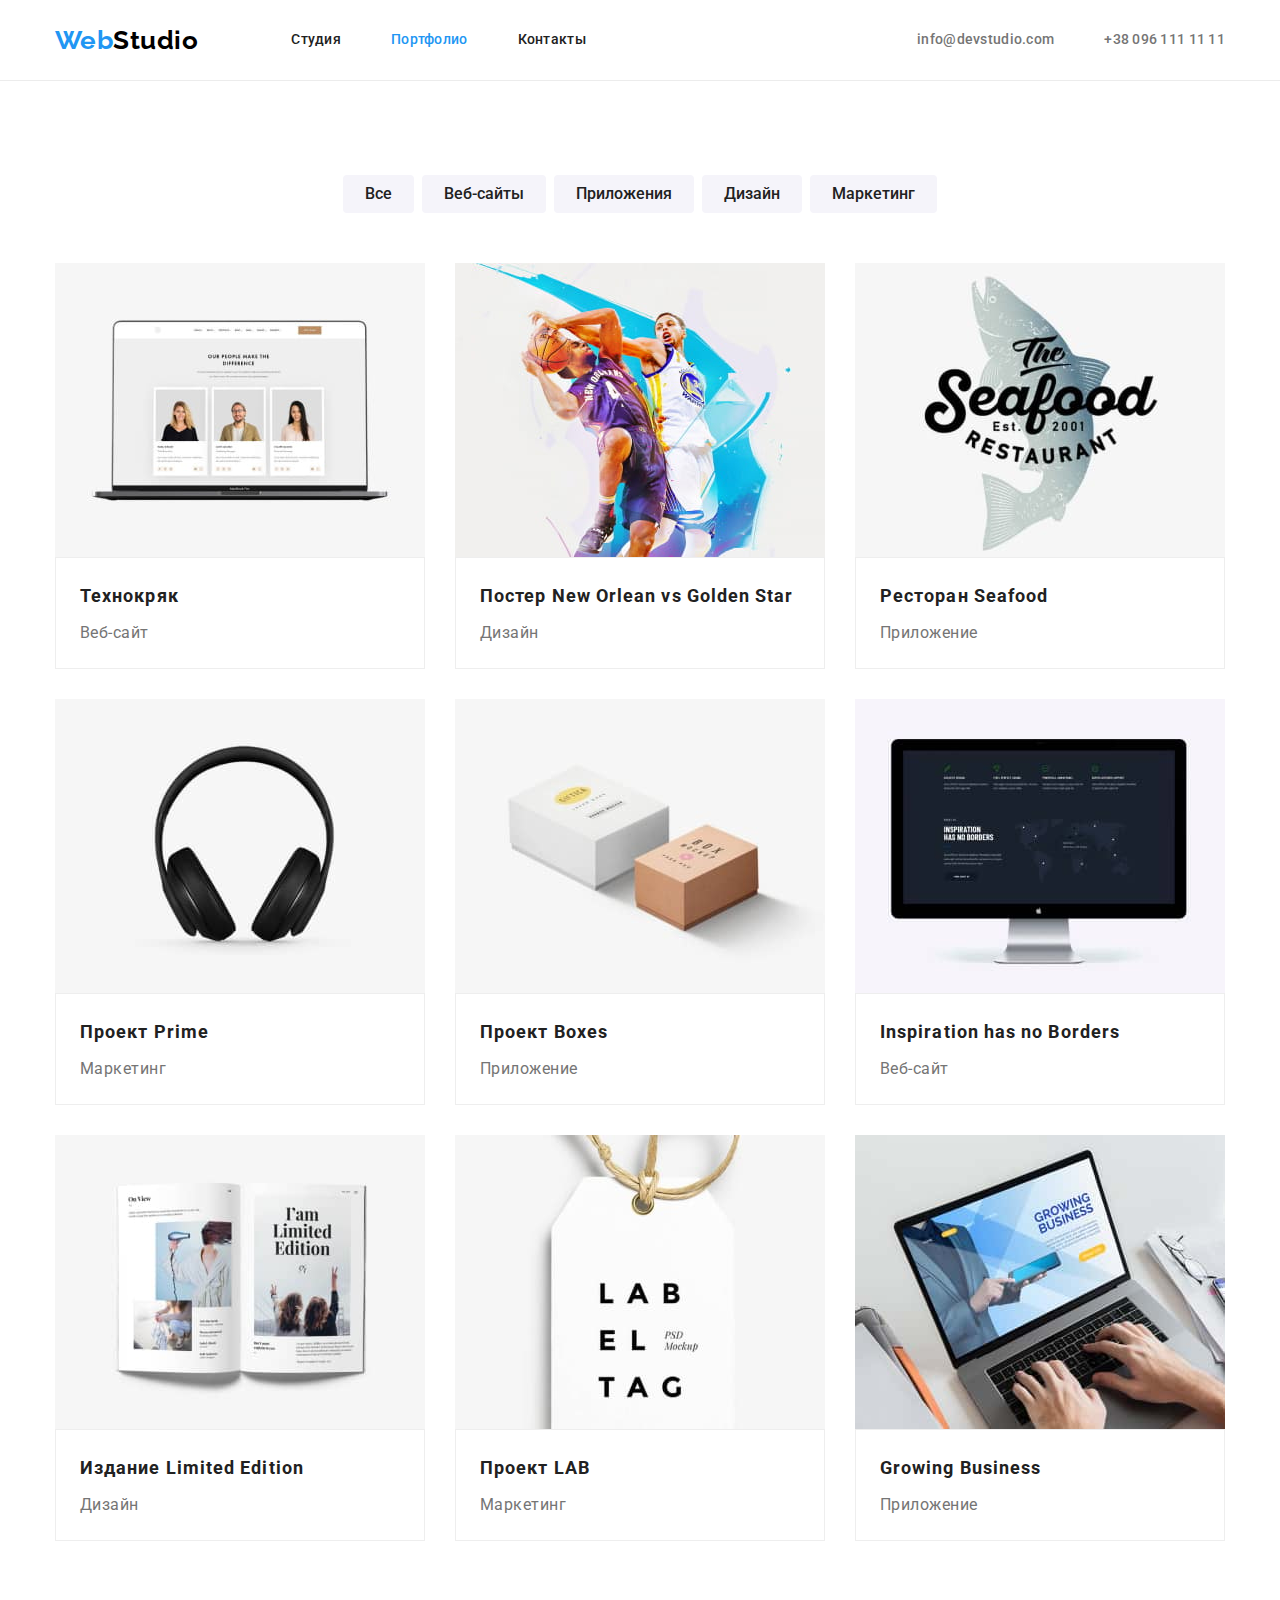
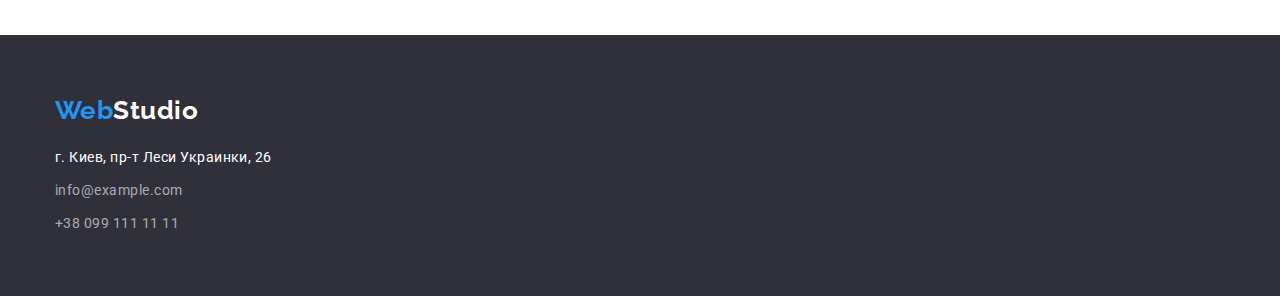
==== commit 6302f12a: "final" ====
--- a/portfolio.html
+++ b/portfolio.html
@@ -184,9 +184,9 @@
     <footer class="page-footer">
       <div class="container">
         <a class="footer-logo" href="/"><span class="accent">Web</span>Studio</a>
-        <address>
+        <address class="footer-contact">
           <ul class="footer list">
-            <li>
+            <li class="footer-item">
               <a
                 class="footer-address"
                 href="https://goo.gl/maps/6Ztoc1X5po4UeEXY9"
@@ -195,8 +195,12 @@
                 >г. Киев, пр-т Леси Украинки, 26</a
               >
             </li>
-            <li><a href="mailto:info@example.com" class="footer-link">info@example.com</a></li>
-            <li><a href="tel:+380991111111" class="footer-link">+38 099 111 11 11</a></li>
+            <li class="footer-item">
+              <a href="mailto:info@example.com" class="footer-link">info@example.com</a>
+            </li>
+            <li class="footer-item">
+              <a href="tel:+380991111111" class="footer-link">+38 099 111 11 11</a>
+            </li>
           </ul>
         </address>
       </div>
